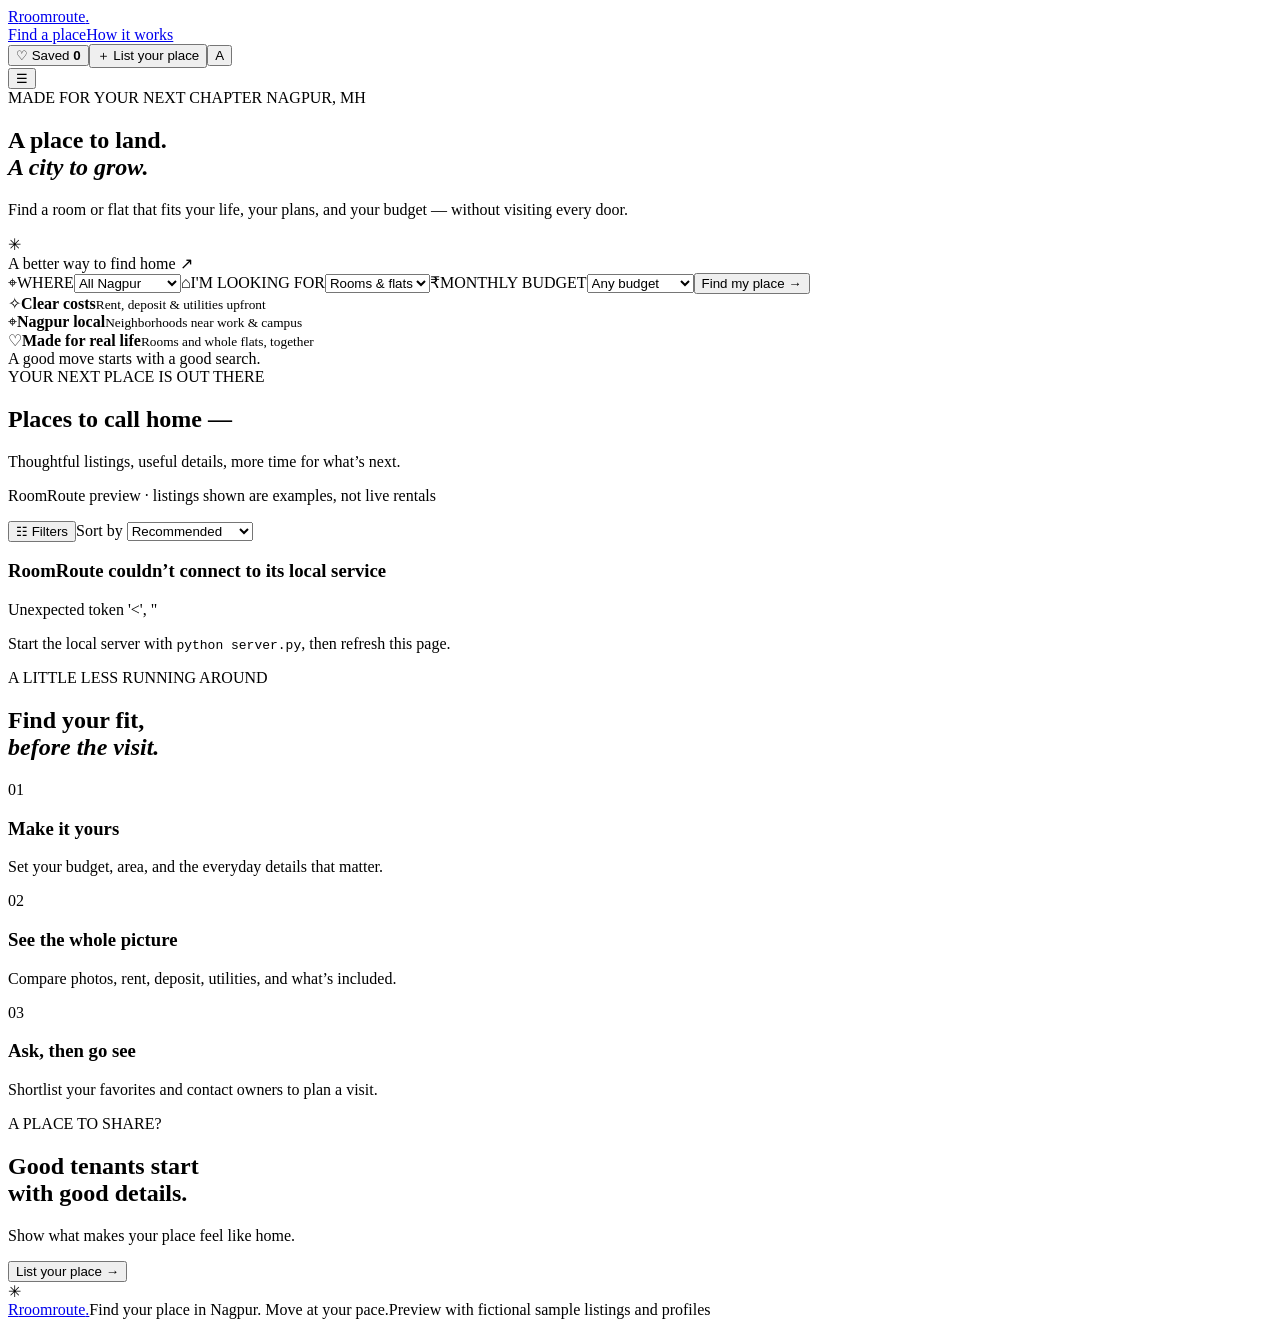
==== index.html @ 1652dff9 "Add RoomRoute preview project" ====
<!doctype html>
<html lang="en">
  <head>
    <meta charset="UTF-8" />
    <meta name="viewport" content="width=device-width, initial-scale=1.0" />
    <meta name="theme-color" content="#f6f7f2" />
    <meta name="description" content="Find a room or flat in Nagpur with clear costs, real details, and less door-to-door searching." />
    <title>RoomRoute — Find your place in Nagpur</title>
    <link rel="preconnect" href="https://fonts.googleapis.com" />
    <link rel="preconnect" href="https://fonts.gstatic.com" crossorigin />
    <link href="https://fonts.googleapis.com/css2?family=DM+Sans:wght@400;500;600;700&family=Manrope:wght@500;600;700;800&display=swap" rel="stylesheet" />
    <link rel="stylesheet" href="styles.css?v=20261017c" />
  </head>
  <body>
    <header class="topbar">
      <a class="brand" href="#" aria-label="RoomRoute home"><span class="brand-icon">R</span><span>roomroute<span class="brand-dot">.</span></span></a>
      <nav class="main-nav" aria-label="Main navigation"><a class="nav-link active" href="#homes">Find a place</a><a class="nav-link" href="#how">How it works</a></nav>
      <div class="top-actions"><button class="saved-link" id="savedToggle"><span>♡</span> Saved <b id="savedCount">0</b></button><button class="owner-button" id="ownerMode"><span class="owner-plus">＋</span> List your place</button><button class="avatar" id="avatarButton" aria-label="Sign in or create an account">A</button></div>
      <button class="mobile-menu" id="mobileMenu" aria-label="Open menu">☰</button>
    </header>
    <main>
      <section class="hero" id="homes">
        <div class="hero-copy"><div class="eyebrow"><span class="live-dot"></span> MADE FOR YOUR NEXT CHAPTER <span class="city-pill">NAGPUR, MH</span></div><h1>A place to land.<br /><em>A city to grow.</em></h1><p>Find a room or flat that fits your life, your plans, and your budget — without visiting every door.</p></div>
        <div class="hero-art" aria-hidden="true"><div class="sun"></div><div class="building building-back"></div><div class="building building-front"><i></i><i></i><i></i><i></i><i></i><i></i></div><div class="plant">✳</div><div class="art-label">A better way to find home <span>↗</span></div></div>
        <div class="search-panel"><label class="search-field location-field"><span class="field-icon">⌖</span><span class="field-label">WHERE</span><select id="areaFilter" aria-label="Choose Nagpur area"><option value="">All Nagpur</option></select></label><label class="search-field"><span class="field-icon">⌂</span><span class="field-label">I'M LOOKING FOR</span><select id="typeFilter" aria-label="Property type"><option value="">Rooms & flats</option><option value="Private room">Private room</option><option value="Shared room">Shared room</option><option value="1 BHK flat">1 BHK flat</option><option value="2 BHK flat">2 BHK flat</option></select></label><label class="search-field budget-field"><span class="field-icon">₹</span><span class="field-label">MONTHLY BUDGET</span><select id="budgetFilter" aria-label="Maximum monthly budget"><option value="">Any budget</option><option value="8000">Up to ₹8,000</option><option value="12000">Up to ₹12,000</option><option value="18000">Up to ₹18,000</option><option value="25000">Up to ₹25,000</option></select></label><button class="search-button" id="searchButton">Find my place <span>→</span></button></div>
      </section>
      <section class="trust-strip"><div><span class="trust-icon">✧</span><span><b>Clear costs</b><small>Rent, deposit & utilities upfront</small></span></div><div><span class="trust-icon">⌖</span><span><b>Nagpur local</b><small>Neighborhoods near work & campus</small></span></div><div><span class="trust-icon">♡</span><span><b>Made for real life</b><small>Rooms and whole flats, together</small></span></div><div class="trust-note">A good move starts with a good search.</div></section>
      <section class="listing-section" id="listingSection"><div class="section-heading"><div><div class="eyebrow small-eyebrow">YOUR NEXT PLACE IS OUT THERE</div><h2 id="resultsTitle">Places to call home <span class="count-pill" id="resultCount">50</span></h2><p>Thoughtful listings, useful details, more time for what’s next.</p><p class="preview-label">RoomRoute preview · listings shown are examples, not live rentals</p></div><div class="sort-wrap"><button class="filter-button" id="filterToggle">☷ <span>Filters</span><b id="filterBadge" hidden>0</b></button><label class="sort-select">Sort by <select id="sortFilter"><option value="recommended">Recommended</option><option value="rent-low">Rent: low to high</option><option value="rent-high">Rent: high to low</option><option value="newest">Recently updated</option></select></label></div></div>
        <div class="filter-drawer" id="filterDrawer" hidden><label>Room setup<select id="setupFilter"><option value="">Any setup</option><option>Private</option><option>Shared</option></select></label><label>Furnishing<select id="furnishFilter"><option value="">Any</option><option>Fully furnished</option><option>Semi furnished</option><option>Unfurnished</option></select></label><label>Parking<select id="parkingFilter"><option value="">Any</option><option value="yes">Parking available</option></select></label><label>Utilities<select id="utilityFilter"><option value="">Any</option><option value="included">Electricity included</option><option value="separate">Separate electricity bill</option></select></label><button id="clearFilters" class="clear-button">Clear all</button></div>
        <div class="active-filters" id="activeFilters"></div><div class="listing-grid" id="listingGrid" aria-live="polite"></div><div class="empty-state" id="emptyState" hidden><span>⌂</span><h3>No places match just yet</h3><p>Try widening your budget or clearing a filter.</p><button class="text-button" id="emptyClear">Clear all filters →</button></div><button class="load-more" id="loadMore">Explore more places <span>↓</span></button>
      </section>
      <section class="how-section" id="how"><div><div class="eyebrow small-eyebrow">A LITTLE LESS RUNNING AROUND</div><h2>Find your fit,<br /><em>before the visit.</em></h2></div><div class="how-steps"><article><span>01</span><h3>Make it yours</h3><p>Set your budget, area, and the everyday details that matter.</p></article><article><span>02</span><h3>See the whole picture</h3><p>Compare photos, rent, deposit, utilities, and what’s included.</p></article><article><span>03</span><h3>Ask, then go see</h3><p>Shortlist your favorites and contact owners to plan a visit.</p></article></div></section>
      <section class="owner-cta"><div><div class="eyebrow small-eyebrow">A PLACE TO SHARE?</div><h2>Good tenants start<br />with good details.</h2><p>Show what makes your place feel like home.</p></div><button class="owner-button large" id="ownerCta">List your place <span>→</span></button><div class="cta-spark">✳</div></section>
    </main>
    <footer><a class="brand" href="#"><span class="brand-icon">R</span><span>roomroute<span class="brand-dot">.</span></span></a><span>Find your place in Nagpur. Move at your pace.</span><span class="demo-disclaimer">Preview with fictional sample listings and profiles</span></footer>
    <div class="toast" id="toast" role="status" aria-live="polite"></div>
    <div class="modal-backdrop" id="modalBackdrop" hidden><section class="modal" role="dialog" aria-modal="true" aria-labelledby="modalTitle"><button class="modal-close" id="modalClose" aria-label="Close">×</button><div id="modalContent"></div></section></div>
    <script src="app.js?v=20261017c"></script>
  </body>
</html>
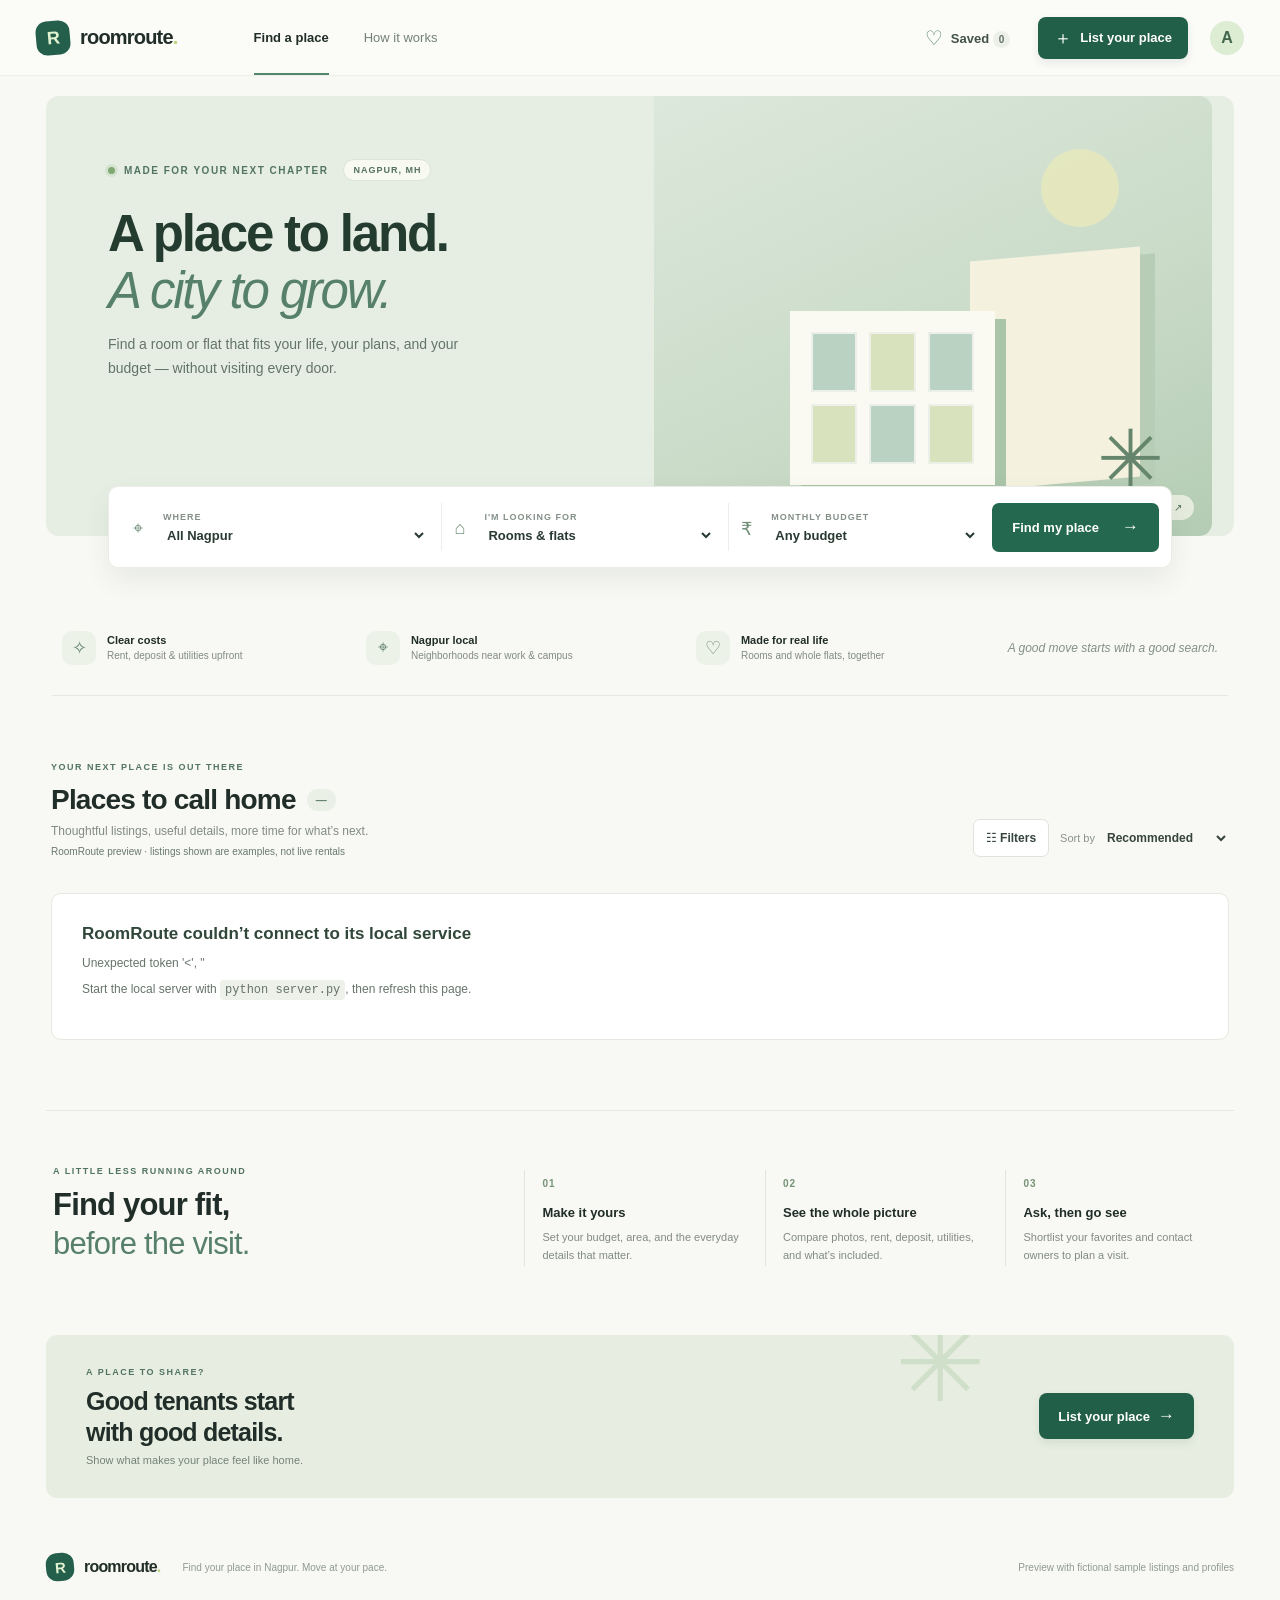
==== commit c7d63219: "Harden preview and document launch gates" ====
--- a/index.html
+++ b/index.html
@@ -4,7 +4,7 @@
     <meta charset="UTF-8" />
     <meta name="viewport" content="width=device-width, initial-scale=1.0" />
     <meta name="theme-color" content="#f6f7f2" />
-    <meta name="description" content="Find a room or flat in Nagpur with clear costs, real details, and less door-to-door searching." />
+    <meta name="description" content="Compare example rooms and flats in Nagpur by budget, area, utilities, and furnishing." />
     <title>RoomRoute — Find your place in Nagpur</title>
     <link rel="preconnect" href="https://fonts.googleapis.com" />
     <link rel="preconnect" href="https://fonts.gstatic.com" crossorigin />
--- a/styles.css
+++ b/styles.css
@@ -0,0 +1,8 @@
+:root{font-family:"DM Sans",sans-serif;color:#202d28;background:#f8f8f4;font-synthesis:none;text-rendering:optimizeLegibility;font-optical-sizing:auto;font-weight:400;--ink:#202d28;--muted:#78827d;--line:#e6e8e1;--green:#246d52;--green-dark:#194f3e;--cream:#f8f8f4;--white:#fff;--lime:#d1ed8d;--shadow:0 8px 24px #1b34200b}*{box-sizing:border-box}body{margin:0;min-width:360px}button,input,select,textarea{font:inherit}button{cursor:pointer}button:focus-visible,a:focus-visible,select:focus-visible,input:focus-visible,textarea:focus-visible{outline:3px solid #a4cf80;outline-offset:2px}.topbar{height:76px;padding:0 max(calc((100vw - 1260px)/2),36px);display:flex;align-items:center;gap:76px;background:#fbfbf8;border-bottom:1px solid #eeefe9;position:relative;z-index:4}.brand{display:flex;align-items:center;gap:10px;color:var(--ink);font:800 20px Manrope,sans-serif;letter-spacing:-.8px;text-decoration:none;white-space:nowrap}.brand-icon{width:34px;height:34px;display:grid;place-items:center;background:#245f4b;color:#e1f2d1;border-radius:11px;font:700 18px Manrope,sans-serif;transform:rotate(-5deg)}.brand-dot{color:#bbd67f}.main-nav{display:flex;align-items:center;gap:35px;height:100%;flex:1}.nav-link{height:100%;display:flex;align-items:center;text-decoration:none;color:#738079;font-size:13px;position:relative}.nav-link.active{color:var(--ink);font-weight:700}.nav-link.active:after{content:"";position:absolute;bottom:0;left:0;right:0;height:2px;background:#53866b}.top-actions{display:flex;align-items:center;gap:22px}.saved-link{border:0;background:none;color:#42514a;font-size:13px;font-weight:600}.saved-link span{font-size:20px;vertical-align:-2px;margin-right:4px;color:#56816c}.saved-link b{font-size:10px;color:#62716a;background:#edf0e8;padding:3px 6px;border-radius:10px}.owner-button{height:42px;padding:0 16px;border:0;border-radius:8px;background:#225f49;color:white;font-weight:600;font-size:13px;display:inline-flex;align-items:center;gap:8px;box-shadow:0 4px 9px #1c4c3b18}.owner-button:hover,.search-button:hover{background:#174d3a;transform:translateY(-1px)}.owner-plus{font-size:18px;font-weight:400}.avatar{height:34px;width:34px;border-radius:50%;border:0;background:#dcedd3;color:#42664d;font-weight:700}.mobile-menu{display:none;border:0;background:none;font-size:22px;color:#40524a}main{max-width:1260px;margin:0 auto;padding:0 36px}.hero{min-height:440px;margin-top:20px;border-radius:13px;position:relative;overflow:visible;background:#e6eee3;padding:63px 62px 106px;display:flex;align-items:flex-start}.hero-copy{position:relative;z-index:2;max-width:530px}.eyebrow{font-size:10px;letter-spacing:1.5px;font-weight:700;color:#527461;display:flex;gap:9px;align-items:center}.live-dot{width:7px;height:7px;background:#81a873;border-radius:50%;box-shadow:0 0 0 3px #d5e4d1}.city-pill{font-size:9px;color:#55715e;background:#f8faf1;border:1px solid #d9e5d5;border-radius:20px;padding:5px 9px;letter-spacing:1px;margin-left:6px}.hero h1{font:700 51px/1.12 Manrope,sans-serif;letter-spacing:-2.2px;margin:24px 0 14px;color:#243b30}.hero h1 em,.how-section h2 em{font-weight:500;color:#56806a}.hero-copy>p{font-size:14px;line-height:1.7;color:#64736a;max-width:395px;margin:0}.hero-art{position:absolute;right:22px;top:0;bottom:0;width:47%;overflow:hidden;border-radius:0 13px 13px 0;background:linear-gradient(155deg,#dce8db 0%,#cadbc8 58%,#b4ccb4 100%)}.sun{position:absolute;right:93px;top:53px;width:78px;height:78px;border-radius:50%;background:#e6e9bd;opacity:.92}.building{position:absolute;bottom:52px;background:#fbfaf1;box-shadow:15px 8px 0 #b7cdb6}.building-back{right:72px;width:170px;height:230px;background:#f4f1df;transform:skewY(-5deg)}.building-front{right:217px;width:205px;height:174px;bottom:51px;background:#faf9f2;box-shadow:11px 8px 0 #aac4aa;display:grid;grid-template-columns:repeat(3,1fr);gap:12px;padding:21px}.building-front i{background:#b9d2c1;border-radius:3px;box-shadow:inset 0 0 0 2px #ecf0e8}.building-front i:nth-child(2n){background:#d8e2bd}.plant{position:absolute;right:48px;bottom:36px;font-size:80px;color:#65866c;line-height:1}.art-label{position:absolute;bottom:16px;right:18px;font-size:10px;color:#526b56;background:#f7f7ecbb;border-radius:20px;padding:7px 12px}.art-label span{margin-left:10px}.search-panel{position:absolute;bottom:-32px;left:62px;right:62px;z-index:3;min-height:82px;background:white;border:1px solid #ebede7;border-radius:10px;box-shadow:0 12px 26px #40574815;display:flex;align-items:center;padding:10px 12px}.search-field{position:relative;display:flex;flex-direction:column;gap:5px;padding:9px 14px 7px 42px;flex:1;border-right:1px solid #eceee9;min-width:140px}.location-field{flex:1.15}.budget-field{flex:.9;border:0}.field-icon{position:absolute;left:12px;top:15px;font-size:18px;color:#719079}.field-label{font-size:9px;letter-spacing:1px;color:#859089;font-weight:700}.search-field select{border:0;outline:0;background:white;color:#283a31;font-weight:600;font-size:13px;padding:0;max-width:100%;cursor:pointer}.search-button{min-height:49px;padding:0 20px;border:0;border-radius:7px;background:#24694f;color:white;font-size:13px;font-weight:700;display:inline-flex;align-items:center;justify-content:center;gap:23px;transition:.16s}.search-button span{font-size:17px}.trust-strip{margin:78px 6px 0;min-height:82px;display:flex;align-items:center;justify-content:space-between;gap:18px;border-bottom:1px solid var(--line);padding:0 10px 14px}.trust-strip>div:not(.trust-note){display:flex;align-items:center;gap:11px}.trust-icon{height:34px;width:34px;border-radius:10px;background:#edf2e9;display:grid;place-items:center;color:#64866d;font-size:18px}.trust-strip b,.trust-strip small{display:block}.trust-strip b{font-size:11px;margin-bottom:4px}.trust-strip small{font-size:10px;color:#828a84}.trust-note{font:500 12px Manrope,sans-serif;color:#829087;font-style:italic}.listing-section{padding:66px 5px 70px}.section-heading{display:flex;align-items:flex-end;justify-content:space-between;margin-bottom:23px}.small-eyebrow{font-size:9px;letter-spacing:1.5px}.section-heading h2,.how-section h2,.owner-cta h2{font:700 28px/1.25 Manrope,sans-serif;letter-spacing:-.8px;margin:10px 0 7px}.section-heading h2{display:flex;align-items:center;gap:11px}.count-pill{font:600 11px "DM Sans",sans-serif;letter-spacing:0;color:#63816d;background:#eaf0e6;border-radius:20px;padding:5px 9px}.section-heading p{color:#838b85;font-size:12px;margin:0}.sort-wrap{display:flex;align-items:center;gap:11px}.filter-button{height:38px;border:1px solid #dfe3dc;border-radius:7px;background:#fff;color:#35443c;padding:0 12px;font-size:12px;font-weight:600}.filter-button>b{background:#eaf0e6;border-radius:50%;padding:2px 6px;margin-left:3px;color:#3c7253}.sort-select{font-size:11px;color:#8a928c}.sort-select select{border:0;background:transparent;color:#35443c;font-size:12px;font-weight:600;padding:5px}.filter-drawer{margin:-8px 0 20px;padding:16px;background:white;border:1px solid var(--line);border-radius:9px;display:flex;gap:16px;align-items:end;box-shadow:var(--shadow)}.filter-drawer[hidden]{display:none}.filter-drawer label{display:flex;flex-direction:column;gap:6px;color:#7c8780;font-size:10px;flex:1}.filter-drawer select{height:37px;background:white;border:1px solid #e4e8e0;border-radius:6px;padding:0 9px;color:#334139;font-size:11px}.clear-button{height:37px;border:0;background:#f3f5f0;color:#53705d;border-radius:6px;padding:0 12px;font-size:11px;font-weight:700}.active-filters{display:flex;gap:7px;margin:0 0 13px}.filter-chip{border:1px solid #e2e8dc;background:#f0f4ed;color:#53715d;border-radius:20px;padding:5px 9px;font-size:10px}.filter-chip span{font-size:14px;margin-left:5px}.listing-grid{display:grid;grid-template-columns:repeat(4,minmax(0,1fr));gap:22px 17px}.listing-card{position:relative;min-width:0;border-radius:9px;background:#fff;overflow:hidden;border:1px solid #e9ebe5;box-shadow:0 3px 12px #22332206;transition:transform .18s,box-shadow .18s}.listing-card:hover{transform:translateY(-3px);box-shadow:0 12px 26px #233c2b14}.photo-button{display:block;position:relative;border:0;padding:0;width:100%;height:176px;background:#e5e9e1;overflow:hidden}.photo-button img{width:100%;height:100%;object-fit:cover;display:block;transition:transform .3s}.listing-card:hover .photo-button img{transform:scale(1.025)}.photo-tag{position:absolute;left:10px;bottom:10px;background:#ffffffed;color:#35473c;font-size:9px;font-weight:700;border-radius:4px;padding:6px 8px}.heart-button{position:absolute;top:10px;right:10px;height:31px;width:31px;border-radius:50%;border:1px solid #ffffffa3;background:#ffffffed;color:#53685a;font-size:18px;line-height:1}.heart-button.is-saved{color:#ba5552}.card-content{width:100%;display:block;text-align:left;border:0;background:white;padding:12px 12px 13px;color:inherit}.card-title-row{display:flex;justify-content:space-between;gap:7px;align-items:flex-start}.card-title-row h3{font:700 12px/1.35 Manrope,sans-serif;margin:0;white-space:nowrap;overflow:hidden;text-overflow:ellipsis;max-width:80%}.rating{font-size:10px;color:#8d7438;white-space:nowrap}.card-location{font-size:10px;color:#818c84;margin:7px 0 9px}.card-location span{margin:0 3px;color:#bbc2ba}.feature-chips{display:flex;gap:5px;flex-wrap:wrap}.feature-chips span{font-size:9px;border-radius:4px;background:#f2f4ee;color:#627469;padding:5px 7px}.card-cost{display:flex;justify-content:space-between;align-items:center;border-top:1px solid #eef0ea;margin-top:10px;padding-top:10px;gap:3px}.card-cost strong{font:700 14px Manrope,sans-serif;white-space:nowrap}.card-cost small{font:400 9px "DM Sans",sans-serif;color:#828a84}.card-cost>span{font-size:8px;color:#77857b;text-align:right}.availability{font-size:9px;color:#819188;margin-top:8px}.empty-state{text-align:center;padding:48px 0;color:#758278}.empty-state>span{font-size:44px;color:#9ab39a}.empty-state h3{color:#35453b;font:700 19px Manrope,sans-serif;margin:9px 0}.empty-state p{font-size:12px}.text-button{border:0;background:none;color:#326a50;font-size:11px;font-weight:700;padding:7px}.load-more{display:block;margin:28px auto 0;height:42px;padding:0 17px;border-radius:6px;border:1px solid #d9e2d9;background:#fff;color:#3f6b50;font-size:11px;font-weight:700}.load-more span{margin-left:12px}.load-more[hidden]{display:none}.how-section{border-top:1px solid var(--line);padding:55px 7px 64px;display:grid;grid-template-columns:.8fr 1.4fr;gap:70px;align-items:center}.how-section h2{font-size:31px}.how-section h2 em{font-style:normal}.how-steps{display:grid;grid-template-columns:repeat(3,1fr);gap:19px}.how-steps article{border-left:1px solid #dfe5dc;padding:3px 0 2px 17px}.how-steps article>span{color:#769376;font-size:10px;font-weight:700;letter-spacing:1px}.how-steps h3{font:700 13px Manrope,sans-serif;margin:14px 0 8px}.how-steps p{color:#828b84;font-size:11px;line-height:1.65;margin:0}.owner-cta{position:relative;overflow:hidden;border-radius:11px;background:#e7eee1;padding:32px 40px;display:flex;align-items:center;justify-content:space-between;margin-bottom:55px}.owner-cta h2{font-size:25px;margin:9px 0 6px}.owner-cta p{font-size:11px;color:#748277;margin:0}.owner-button.large{height:46px;padding:0 19px}.owner-button.large span{font-size:17px}.cta-spark{position:absolute;right:248px;top:-34px;font-size:108px;color:#d0dfca;pointer-events:none}footer{max-width:1260px;margin:auto;padding:0 36px 25px;display:flex;align-items:center;gap:22px;color:#919a93;font-size:10px}footer .brand{font-size:16px}footer .brand-icon{width:28px;height:28px;font-size:15px}.demo-disclaimer{margin-left:auto}.toast{position:fixed;z-index:20;bottom:25px;left:50%;transform:translate(-50%,15px);opacity:0;pointer-events:none;background:#263e32;color:white;padding:12px 18px;border-radius:8px;font-size:12px;box-shadow:0 9px 30px #13271c33;transition:.2s}.toast.show{transform:translate(-50%,0);opacity:1}.modal-backdrop{position:fixed;z-index:15;inset:0;background:#19251fcc;display:grid;place-items:center;padding:24px}.modal-backdrop[hidden]{display:none}.modal{width:min(790px,100%);max-height:min(90vh,900px);overflow:auto;border-radius:12px;background:white;position:relative;box-shadow:0 24px 75px #111c1880}.modal-close{position:sticky;z-index:2;top:12px;float:right;margin:12px 12px -46px 0;border:0;background:#ffffffef;width:34px;height:34px;border-radius:50%;font-size:24px;color:#34463b;box-shadow:0 2px 10px #0002}.detail-gallery{height:250px;display:grid;grid-template-columns:1.5fr 1fr;gap:4px;background:#edf0e9}.detail-gallery img{width:100%;height:250px;object-fit:cover}.detail-gallery img:nth-child(2){height:250px}.detail-body{padding:26px 34px 30px}.detail-eyebrow{font-size:9px;font-weight:700;letter-spacing:1.3px;color:#66836d}.detail-eyebrow span{margin:0 6px}.detail-body h2,.dashboard-head h2{font:700 26px/1.25 Manrope,sans-serif;margin:9px 0 7px;letter-spacing:-.7px}.detail-summary,.dashboard-head p{font-size:12px;color:#77827a;line-height:1.6;margin:0 0 18px}.detail-price{font:700 21px Manrope,sans-serif;color:#2e654b;padding:13px 0;border-block:1px solid #edf0ea}.detail-price small{font:400 11px "DM Sans",sans-serif;color:#829087}.detail-price>span{float:right;font:500 12px "DM Sans",sans-serif;color:#57675d;padding-top:7px}.detail-facts{display:grid;grid-template-columns:repeat(4,1fr);gap:13px;padding:17px 0;border-bottom:1px solid #edf0ea}.detail-facts small,.owner-stats small{display:block;font-size:8px;letter-spacing:.7px;color:#929b94;margin-bottom:7px}.detail-facts b{display:block;font-size:11px}.amenity-heading{font:700 13px Manrope,sans-serif;margin:19px 0 11px}.amenity-list{display:flex;gap:8px;flex-wrap:wrap}.amenity-list span{font-size:10px;color:#55705c;background:#f1f5ee;border-radius:5px;padding:7px 9px}.owner-card{margin-top:20px;padding:12px;border:1px solid #ecefe9;border-radius:8px;display:flex;align-items:center;gap:10px}.owner-avatar{width:35px;height:35px;border-radius:50%;display:grid;place-items:center;background:#e8f0e5;color:#4b7457;font-weight:700}.owner-card b,.owner-card small{display:block}.owner-card b{font-size:11px}.owner-card small{font-size:9px;color:#8b948e;margin-top:3px}.demo-verified{margin-left:auto;color:#64836b;font-size:9px}.location-note{font-size:11px;color:#576b5e;margin:17px 0 5px}.location-note span{display:block;font-size:9px;color:#8b938c;margin:5px 0 0 17px}.inquiry-form{display:flex;flex-direction:column;gap:9px;margin-top:16px}.inquiry-form label{font-size:11px;font-weight:700;color:#46574b}.inquiry-form textarea,.inquiry-form input,.inquiry-form select{width:100%;border:1px solid #dfe5dc;border-radius:6px;padding:10px;font-size:11px;color:#35453b;background:#fff}.inquiry-form textarea{min-height:66px;resize:vertical}.inquiry-form .search-button{align-self:flex-start}.demo-note{font-size:9px;color:#999f99;line-height:1.5;margin:13px 0 0}.dashboard-head{padding:35px 32px 10px}.owner-stats{display:grid;grid-template-columns:repeat(3,1fr);gap:10px;padding:13px 32px 21px}.owner-stats>div{background:#f4f6f1;border-radius:8px;padding:15px}.owner-stats b{display:block;font:700 24px Manrope,sans-serif;color:#285d45;margin-bottom:4px}.owner-stats span{font-size:9px;color:#818b83}.table-heading{display:flex;align-items:center;justify-content:space-between;padding:7px 32px}.table-heading h3{font:700 14px Manrope,sans-serif}.listing-table-wrap{padding:0 32px;overflow-x:auto}.listing-table-wrap table{border-collapse:collapse;width:100%;font-size:10px;text-align:left}.listing-table-wrap th{font-size:8px;letter-spacing:.7px;color:#89948b;padding:10px;border-block:1px solid #edf0ea}.listing-table-wrap td{padding:12px 10px;border-bottom:1px solid #f0f2ee;white-space:nowrap}.listing-table-wrap td:first-child{white-space:normal}.listing-table-wrap td b,.listing-table-wrap td small{display:block}.listing-table-wrap td small{font-size:9px;color:#879187;margin-top:4px}.status-dot{color:#6a9b72}.modal>.demo-note{padding:0 32px 28px}.modal .form-columns{display:grid;grid-template-columns:1fr 1fr;gap:10px}.modal #newListingForm{padding:0 32px 6px}.modal #newListingForm label{display:flex;flex-direction:column;gap:6px}.modal #newListingForm .search-button{margin-top:4px}body.modal-open{overflow:hidden}
+@media(max-width:1050px){.topbar{gap:38px;padding:0 25px}main{padding:0 25px}.hero{padding-left:42px}.search-panel{left:42px;right:42px}.listing-grid{grid-template-columns:repeat(3,minmax(0,1fr))}.hero-art{width:48%}.trust-note{display:none}.how-section{gap:35px}.building-front{right:165px}.building-back{right:35px}}
+@media(max-width:760px){.topbar{height:64px;padding:0 17px;justify-content:space-between;gap:8px}.main-nav{display:none}.top-actions{gap:12px}.top-actions .owner-button{display:none}.avatar{display:none}.saved-link{font-size:0}.saved-link span{font-size:21px}.saved-link b{font-size:9px}.mobile-menu{display:block}.top-actions.mobile-open{position:absolute;right:12px;top:57px;padding:13px;background:white;border:1px solid var(--line);border-radius:8px;box-shadow:var(--shadow)}.top-actions.mobile-open .owner-button,.top-actions.mobile-open .avatar{display:inline-flex}.top-actions.mobile-open .avatar{align-items:center;justify-content:center}main{padding:0 15px}.hero{margin-top:12px;min-height:590px;padding:38px 26px 0;display:block;overflow:hidden}.hero h1{font-size:39px;margin:19px 0 10px}.hero-copy>p{font-size:12px;max-width:310px}.hero-art{top:235px;left:0;bottom:0;width:100%;height:280px;border-radius:0}.sun{right:52px;top:25px;width:58px;height:58px}.building-front{height:125px;width:153px;right:145px;bottom:33px;padding:14px;gap:8px}.building-back{height:170px;width:130px;right:30px;bottom:33px}.plant{right:16px;bottom:15px;font-size:54px}.art-label{bottom:8px;right:9px;font-size:8px}.search-panel{left:13px;right:13px;bottom:12px;min-height:unset;display:grid;grid-template-columns:1fr 1fr;gap:0;padding:7px}.search-field{min-width:0;padding:8px 5px 8px 31px;border-right:0;border-bottom:1px solid #edf0ea}.location-field{border-right:1px solid #edf0ea}.budget-field{border-left:1px solid #edf0ea}.field-icon{left:7px;top:13px;font-size:15px}.field-label{font-size:8px}.search-field select{font-size:10px;max-width:100%}.search-button{grid-column:1/3;margin-top:6px;min-height:40px;font-size:11px}.trust-strip{margin:19px 0 0;padding:12px 3px;display:grid;grid-template-columns:1fr 1fr;gap:14px;border-bottom:1px solid var(--line)}.trust-icon{height:30px;width:30px}.trust-strip b{font-size:10px}.trust-strip small{font-size:8px}.listing-section{padding:42px 0 50px}.section-heading{align-items:flex-start;gap:12px;flex-direction:column}.section-heading h2{font-size:23px}.section-heading p{font-size:10px}.sort-wrap{width:100%;justify-content:space-between}.sort-select{font-size:10px}.sort-select select{font-size:10px}.filter-drawer{display:grid;grid-template-columns:1fr 1fr;gap:10px}.filter-drawer[hidden]{display:none}.listing-grid{grid-template-columns:repeat(2,minmax(0,1fr));gap:12px 9px}.photo-button{height:140px}.card-content{padding:10px 9px}.card-title-row h3{font-size:10px}.rating{font-size:9px}.card-location{font-size:9px}.feature-chips span{font-size:8px;padding:4px 5px}.card-cost{align-items:flex-start;flex-direction:column}.card-cost strong{font-size:12px}.card-cost>span{text-align:left}.availability{font-size:8px}.how-section{padding:39px 2px;display:block}.how-section h2{font-size:27px}.how-steps{margin-top:24px;grid-template-columns:1fr;gap:17px}.how-steps article{padding-left:13px}.how-steps h3{margin:6px 0}.owner-cta{padding:24px 20px;display:block}.owner-cta h2{font-size:22px}.owner-button.large{margin-top:17px}.cta-spark{right:28px;font-size:74px}.owner-cta .large{position:relative;z-index:1}footer{padding:0 17px 20px;flex-wrap:wrap;gap:8px 14px}footer .brand{font-size:14px}footer .brand-icon{height:25px;width:25px}.demo-disclaimer{margin-left:0;width:100%}.modal-backdrop{padding:10px}.modal{max-height:95vh}.detail-gallery{height:180px}.detail-gallery img,.detail-gallery img:nth-child(2){height:180px}.detail-body{padding:20px}.detail-body h2{font-size:21px}.detail-facts{grid-template-columns:1fr 1fr;row-gap:15px}.detail-price{font-size:18px}.detail-price>span{font-size:10px}.owner-stats{padding:10px 16px;gap:6px}.owner-stats>div{padding:11px 8px}.owner-stats small{font-size:7px}.owner-stats b{font-size:20px}.owner-stats span{font-size:8px}.dashboard-head{padding:30px 18px 8px}.table-heading{padding:5px 17px}.listing-table-wrap{padding:0 13px}.modal>.demo-note{padding:0 17px 20px}.modal #newListingForm{padding:0 18px 6px}}
+@media(prefers-reduced-motion:reduce){*,*::before,*::after{scroll-behavior:auto!important;transition:none!important}}
+.preview-label{margin-top:8px!important;font-size:10px!important;color:#68796f!important}
+.loading-state,.server-error{grid-column:1/-1;border:1px solid #e4e9e1;background:white;border-radius:10px;padding:30px;color:#66746a;font-size:13px}.server-error h3{margin:0 0 8px;color:#31473a;font:700 17px Manrope,sans-serif}.server-error p{font-size:12px}.server-error code{background:#edf1e9;padding:3px 5px;border-radius:4px}.inbox-list{padding:0 32px 14px}.inbox-item{display:flex;align-items:flex-start;gap:10px;padding:11px 0;border-bottom:1px solid #edf0ea}.inbox-item>div{min-width:0;flex:1}.inbox-item b{font-size:10px}.inbox-item p{font-size:10px;color:#66746a;margin:5px 0;overflow-wrap:anywhere}.inbox-item small,.inbox-status,.sample-caption{font-size:8px;color:#8b948d}.inbox-status{background:#edf3e9;border-radius:10px;padding:4px 7px}.inbox-empty{font-size:10px;color:#88928a;background:#f7f8f5;border-radius:7px;padding:17px}.sample-caption{font-size:9px}.modal .inbox-list{padding:0 32px 15px}
+.auth-tabs{display:flex;border-bottom:1px solid #e9eee8;margin:0 32px}.auth-tab{flex:1;background:none;border:0;padding:12px 8px;color:#87918a;font-size:11px;font-weight:600;border-bottom:2px solid transparent}.auth-tab.active{color:#2c694f;border-bottom-color:#57876a}.auth-form{padding:10px 32px 27px}.auth-form label{display:flex;flex-direction:column;gap:6px}.auth-form input,.auth-form select{width:100%;height:39px;border:1px solid #dfe5dc;border-radius:6px;padding:0 10px;font-size:11px;color:#35453b;background:white}.auth-hint{font-size:9px;color:#89938b;line-height:1.55;margin:1px 0 0}.auth-error{min-height:16px;color:#a3463f;font-size:10px;margin:0}.auth-form [hidden]{display:none!important}.account-actions{padding:0 32px 28px}.signout-button{height:39px;padding:0 15px;border:1px solid #dce5db;background:#f7f9f5;border-radius:6px;color:#3c654b;font-size:11px;font-weight:700}
+
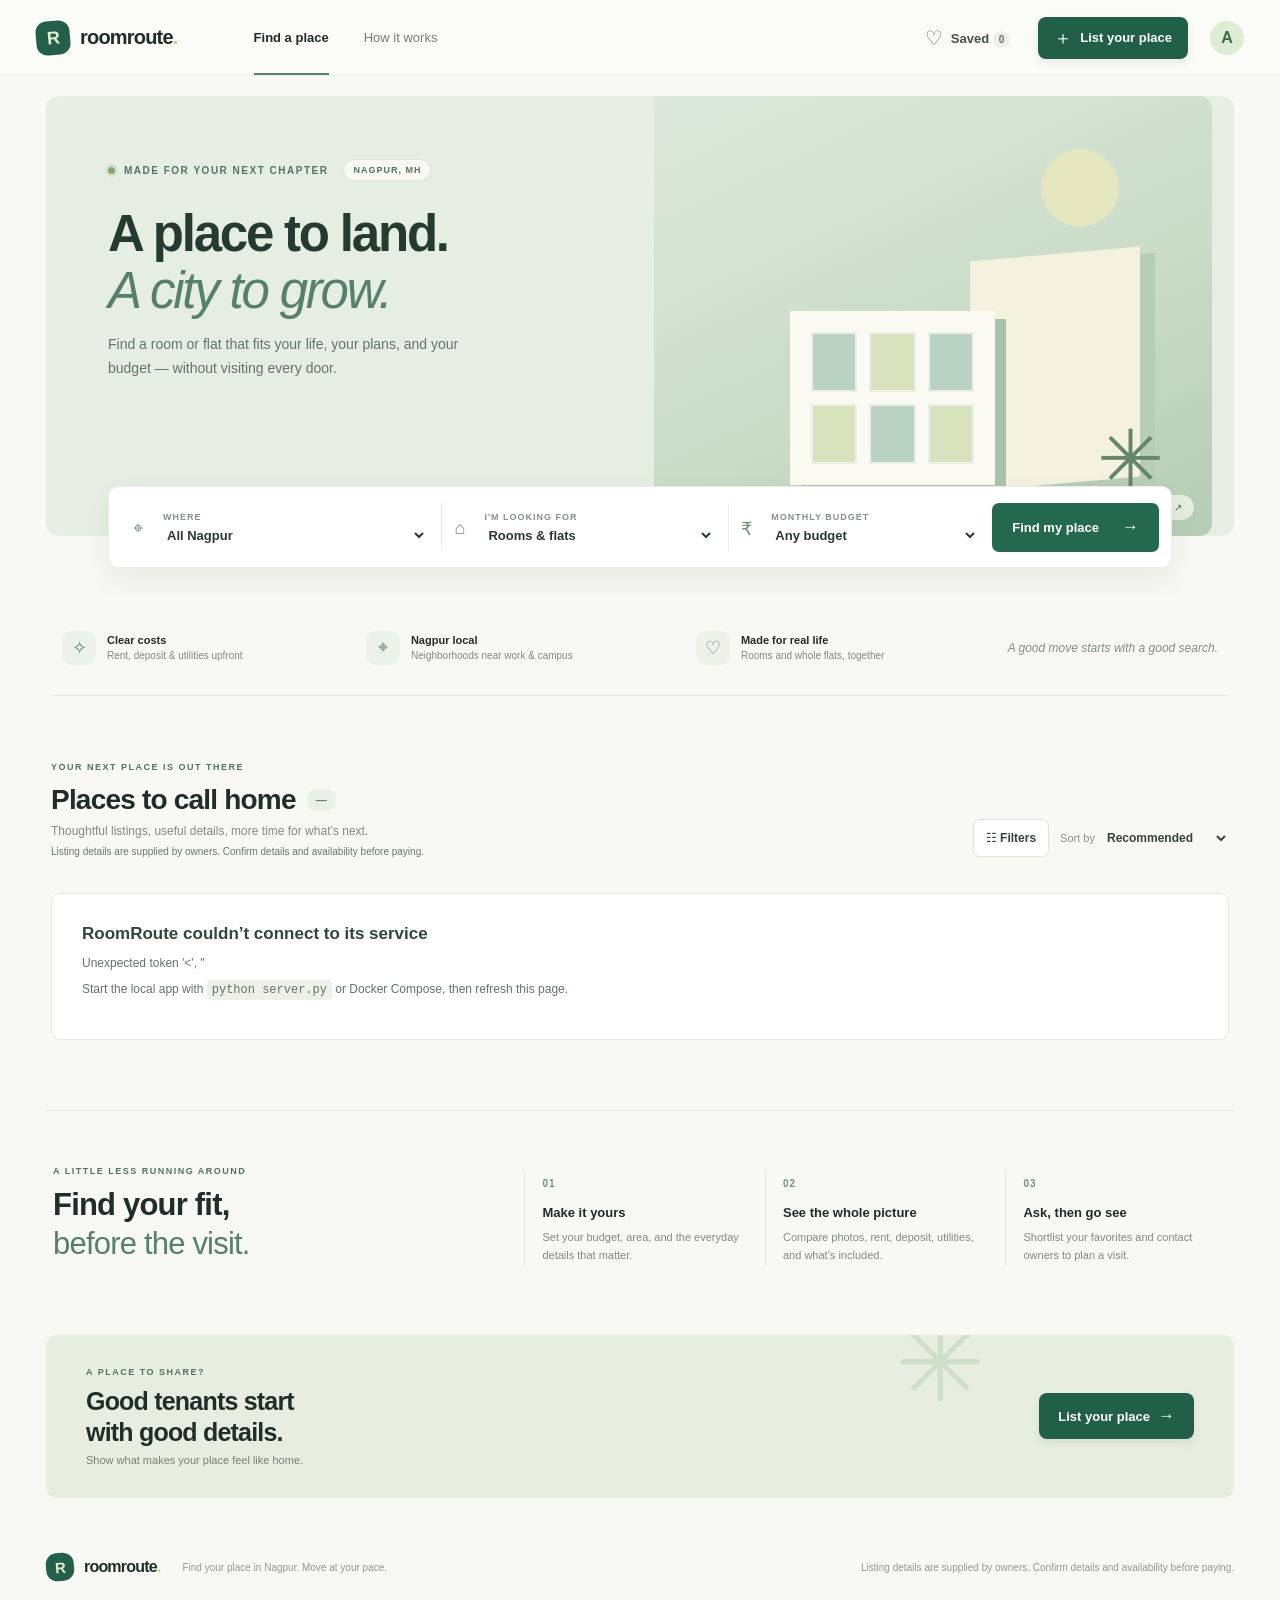
==== commit b4e32b48: "Add RoomRoute service readiness and protections" ====
--- a/index.html
+++ b/index.html
@@ -25,17 +25,17 @@
         <div class="search-panel"><label class="search-field location-field"><span class="field-icon">⌖</span><span class="field-label">WHERE</span><select id="areaFilter" aria-label="Choose Nagpur area"><option value="">All Nagpur</option></select></label><label class="search-field"><span class="field-icon">⌂</span><span class="field-label">I'M LOOKING FOR</span><select id="typeFilter" aria-label="Property type"><option value="">Rooms & flats</option><option value="Private room">Private room</option><option value="Shared room">Shared room</option><option value="1 BHK flat">1 BHK flat</option><option value="2 BHK flat">2 BHK flat</option></select></label><label class="search-field budget-field"><span class="field-icon">₹</span><span class="field-label">MONTHLY BUDGET</span><select id="budgetFilter" aria-label="Maximum monthly budget"><option value="">Any budget</option><option value="8000">Up to ₹8,000</option><option value="12000">Up to ₹12,000</option><option value="18000">Up to ₹18,000</option><option value="25000">Up to ₹25,000</option></select></label><button class="search-button" id="searchButton">Find my place <span>→</span></button></div>
       </section>
       <section class="trust-strip"><div><span class="trust-icon">✧</span><span><b>Clear costs</b><small>Rent, deposit & utilities upfront</small></span></div><div><span class="trust-icon">⌖</span><span><b>Nagpur local</b><small>Neighborhoods near work & campus</small></span></div><div><span class="trust-icon">♡</span><span><b>Made for real life</b><small>Rooms and whole flats, together</small></span></div><div class="trust-note">A good move starts with a good search.</div></section>
-      <section class="listing-section" id="listingSection"><div class="section-heading"><div><div class="eyebrow small-eyebrow">YOUR NEXT PLACE IS OUT THERE</div><h2 id="resultsTitle">Places to call home <span class="count-pill" id="resultCount">50</span></h2><p>Thoughtful listings, useful details, more time for what’s next.</p><p class="preview-label">RoomRoute preview · listings shown are examples, not live rentals</p></div><div class="sort-wrap"><button class="filter-button" id="filterToggle">☷ <span>Filters</span><b id="filterBadge" hidden>0</b></button><label class="sort-select">Sort by <select id="sortFilter"><option value="recommended">Recommended</option><option value="rent-low">Rent: low to high</option><option value="rent-high">Rent: high to low</option><option value="newest">Recently updated</option></select></label></div></div>
+      <section class="listing-section" id="listingSection"><div class="section-heading"><div><div class="eyebrow small-eyebrow">YOUR NEXT PLACE IS OUT THERE</div><h2 id="resultsTitle">Places to call home <span class="count-pill" id="resultCount">50</span></h2><p>Thoughtful listings, useful details, more time for what’s next.</p><p class="preview-label" id="inventoryNotice">Listing details are supplied by owners. Confirm details and availability before paying.</p></div><div class="sort-wrap"><button class="filter-button" id="filterToggle">☷ <span>Filters</span><b id="filterBadge" hidden>0</b></button><label class="sort-select">Sort by <select id="sortFilter"><option value="recommended">Recommended</option><option value="rent-low">Rent: low to high</option><option value="rent-high">Rent: high to low</option><option value="newest">Recently updated</option></select></label></div></div>
         <div class="filter-drawer" id="filterDrawer" hidden><label>Room setup<select id="setupFilter"><option value="">Any setup</option><option>Private</option><option>Shared</option></select></label><label>Furnishing<select id="furnishFilter"><option value="">Any</option><option>Fully furnished</option><option>Semi furnished</option><option>Unfurnished</option></select></label><label>Parking<select id="parkingFilter"><option value="">Any</option><option value="yes">Parking available</option></select></label><label>Utilities<select id="utilityFilter"><option value="">Any</option><option value="included">Electricity included</option><option value="separate">Separate electricity bill</option></select></label><button id="clearFilters" class="clear-button">Clear all</button></div>
         <div class="active-filters" id="activeFilters"></div><div class="listing-grid" id="listingGrid" aria-live="polite"></div><div class="empty-state" id="emptyState" hidden><span>⌂</span><h3>No places match just yet</h3><p>Try widening your budget or clearing a filter.</p><button class="text-button" id="emptyClear">Clear all filters →</button></div><button class="load-more" id="loadMore">Explore more places <span>↓</span></button>
       </section>
       <section class="how-section" id="how"><div><div class="eyebrow small-eyebrow">A LITTLE LESS RUNNING AROUND</div><h2>Find your fit,<br /><em>before the visit.</em></h2></div><div class="how-steps"><article><span>01</span><h3>Make it yours</h3><p>Set your budget, area, and the everyday details that matter.</p></article><article><span>02</span><h3>See the whole picture</h3><p>Compare photos, rent, deposit, utilities, and what’s included.</p></article><article><span>03</span><h3>Ask, then go see</h3><p>Shortlist your favorites and contact owners to plan a visit.</p></article></div></section>
       <section class="owner-cta"><div><div class="eyebrow small-eyebrow">A PLACE TO SHARE?</div><h2>Good tenants start<br />with good details.</h2><p>Show what makes your place feel like home.</p></div><button class="owner-button large" id="ownerCta">List your place <span>→</span></button><div class="cta-spark">✳</div></section>
     </main>
-    <footer><a class="brand" href="#"><span class="brand-icon">R</span><span>roomroute<span class="brand-dot">.</span></span></a><span>Find your place in Nagpur. Move at your pace.</span><span class="demo-disclaimer">Preview with fictional sample listings and profiles</span></footer>
+    <footer><a class="brand" href="#"><span class="brand-icon">R</span><span>roomroute<span class="brand-dot">.</span></span></a><span>Find your place in Nagpur. Move at your pace.</span><span class="demo-disclaimer" id="demoDisclaimer">Listing details are supplied by owners. Confirm details and availability before paying.</span></footer>
     <div class="toast" id="toast" role="status" aria-live="polite"></div>
     <div class="modal-backdrop" id="modalBackdrop" hidden><section class="modal" role="dialog" aria-modal="true" aria-labelledby="modalTitle"><button class="modal-close" id="modalClose" aria-label="Close">×</button><div id="modalContent"></div></section></div>
-    <script src="app.js?v=20261017c"></script>
+    <script src="app.js?v=20261017d"></script>
   </body>
 </html>
 
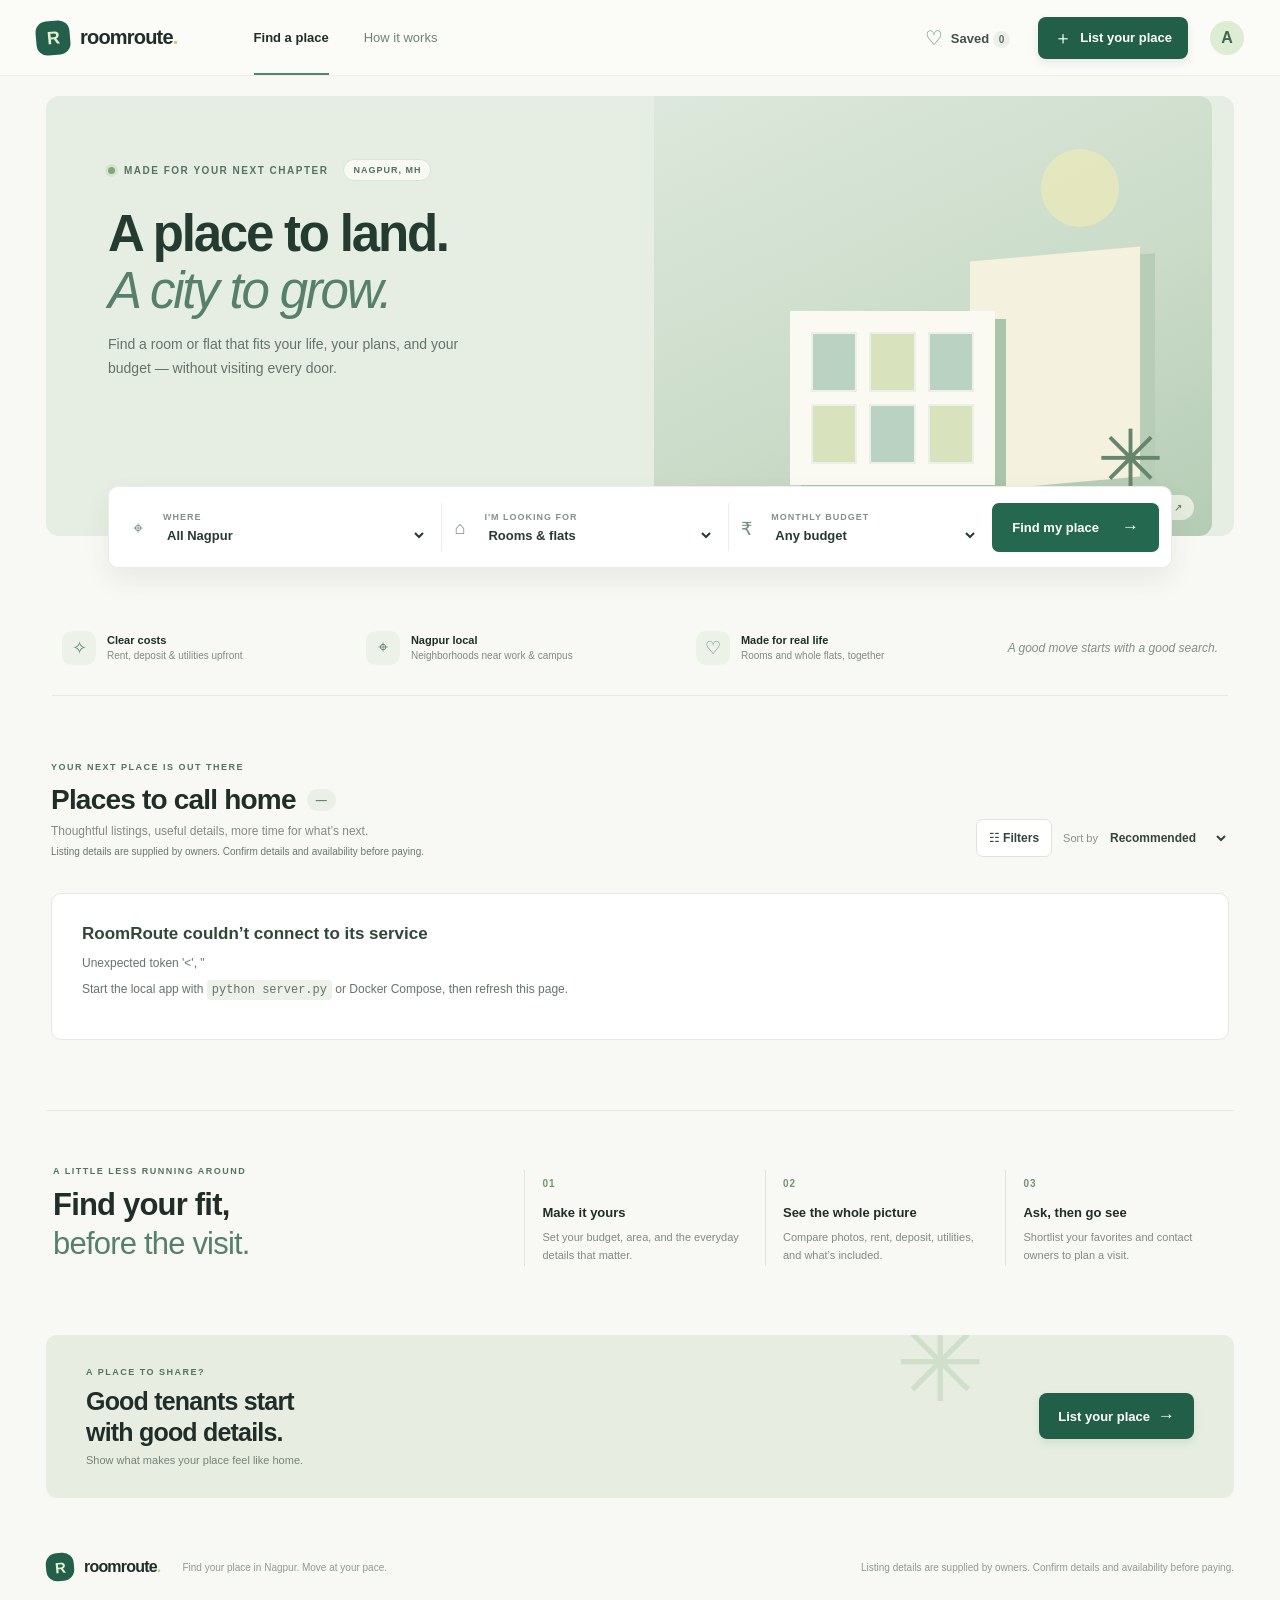
==== commit 49321d34: "Prepare RoomRoute readiness review and DBMS report" ====
--- a/index.html
+++ b/index.html
@@ -25,7 +25,7 @@
         <div class="search-panel"><label class="search-field location-field"><span class="field-icon">⌖</span><span class="field-label">WHERE</span><select id="areaFilter" aria-label="Choose Nagpur area"><option value="">All Nagpur</option></select></label><label class="search-field"><span class="field-icon">⌂</span><span class="field-label">I'M LOOKING FOR</span><select id="typeFilter" aria-label="Property type"><option value="">Rooms & flats</option><option value="Private room">Private room</option><option value="Shared room">Shared room</option><option value="1 BHK flat">1 BHK flat</option><option value="2 BHK flat">2 BHK flat</option></select></label><label class="search-field budget-field"><span class="field-icon">₹</span><span class="field-label">MONTHLY BUDGET</span><select id="budgetFilter" aria-label="Maximum monthly budget"><option value="">Any budget</option><option value="8000">Up to ₹8,000</option><option value="12000">Up to ₹12,000</option><option value="18000">Up to ₹18,000</option><option value="25000">Up to ₹25,000</option></select></label><button class="search-button" id="searchButton">Find my place <span>→</span></button></div>
       </section>
       <section class="trust-strip"><div><span class="trust-icon">✧</span><span><b>Clear costs</b><small>Rent, deposit & utilities upfront</small></span></div><div><span class="trust-icon">⌖</span><span><b>Nagpur local</b><small>Neighborhoods near work & campus</small></span></div><div><span class="trust-icon">♡</span><span><b>Made for real life</b><small>Rooms and whole flats, together</small></span></div><div class="trust-note">A good move starts with a good search.</div></section>
-      <section class="listing-section" id="listingSection"><div class="section-heading"><div><div class="eyebrow small-eyebrow">YOUR NEXT PLACE IS OUT THERE</div><h2 id="resultsTitle">Places to call home <span class="count-pill" id="resultCount">50</span></h2><p>Thoughtful listings, useful details, more time for what’s next.</p><p class="preview-label" id="inventoryNotice">Listing details are supplied by owners. Confirm details and availability before paying.</p></div><div class="sort-wrap"><button class="filter-button" id="filterToggle">☷ <span>Filters</span><b id="filterBadge" hidden>0</b></button><label class="sort-select">Sort by <select id="sortFilter"><option value="recommended">Recommended</option><option value="rent-low">Rent: low to high</option><option value="rent-high">Rent: high to low</option><option value="newest">Recently updated</option></select></label></div></div>
+      <section class="listing-section" id="listingSection"><div class="section-heading"><div><div class="eyebrow small-eyebrow">YOUR NEXT PLACE IS OUT THERE</div><h2 id="resultsTitle">Places to call home <span class="count-pill" id="resultCount">50</span></h2><p>Thoughtful listings, useful details, more time for what’s next.</p><p class="preview-label" id="inventoryNotice">Listing details are supplied by owners. Confirm details and availability before paying.</p></div><div class="sort-wrap"><button class="filter-button" id="filterToggle">☷ <span>Filters</span><b id="filterBadge" hidden>0</b></button><label class="sort-select">Sort by <select id="sortFilter"><option value="recommended">Recommended</option><option value="rent-low">Rent: low to high</option><option value="rent-high">Rent: high to low</option><option value="newest">Recently added</option></select></label></div></div>
         <div class="filter-drawer" id="filterDrawer" hidden><label>Room setup<select id="setupFilter"><option value="">Any setup</option><option>Private</option><option>Shared</option></select></label><label>Furnishing<select id="furnishFilter"><option value="">Any</option><option>Fully furnished</option><option>Semi furnished</option><option>Unfurnished</option></select></label><label>Parking<select id="parkingFilter"><option value="">Any</option><option value="yes">Parking available</option></select></label><label>Utilities<select id="utilityFilter"><option value="">Any</option><option value="included">Electricity included</option><option value="separate">Separate electricity bill</option></select></label><button id="clearFilters" class="clear-button">Clear all</button></div>
         <div class="active-filters" id="activeFilters"></div><div class="listing-grid" id="listingGrid" aria-live="polite"></div><div class="empty-state" id="emptyState" hidden><span>⌂</span><h3>No places match just yet</h3><p>Try widening your budget or clearing a filter.</p><button class="text-button" id="emptyClear">Clear all filters →</button></div><button class="load-more" id="loadMore">Explore more places <span>↓</span></button>
       </section>
--- a/styles.css
+++ b/styles.css
@@ -6,3 +6,5 @@
 .loading-state,.server-error{grid-column:1/-1;border:1px solid #e4e9e1;background:white;border-radius:10px;padding:30px;color:#66746a;font-size:13px}.server-error h3{margin:0 0 8px;color:#31473a;font:700 17px Manrope,sans-serif}.server-error p{font-size:12px}.server-error code{background:#edf1e9;padding:3px 5px;border-radius:4px}.inbox-list{padding:0 32px 14px}.inbox-item{display:flex;align-items:flex-start;gap:10px;padding:11px 0;border-bottom:1px solid #edf0ea}.inbox-item>div{min-width:0;flex:1}.inbox-item b{font-size:10px}.inbox-item p{font-size:10px;color:#66746a;margin:5px 0;overflow-wrap:anywhere}.inbox-item small,.inbox-status,.sample-caption{font-size:8px;color:#8b948d}.inbox-status{background:#edf3e9;border-radius:10px;padding:4px 7px}.inbox-empty{font-size:10px;color:#88928a;background:#f7f8f5;border-radius:7px;padding:17px}.sample-caption{font-size:9px}.modal .inbox-list{padding:0 32px 15px}
 .auth-tabs{display:flex;border-bottom:1px solid #e9eee8;margin:0 32px}.auth-tab{flex:1;background:none;border:0;padding:12px 8px;color:#87918a;font-size:11px;font-weight:600;border-bottom:2px solid transparent}.auth-tab.active{color:#2c694f;border-bottom-color:#57876a}.auth-form{padding:10px 32px 27px}.auth-form label{display:flex;flex-direction:column;gap:6px}.auth-form input,.auth-form select{width:100%;height:39px;border:1px solid #dfe5dc;border-radius:6px;padding:0 10px;font-size:11px;color:#35453b;background:white}.auth-hint{font-size:9px;color:#89938b;line-height:1.55;margin:1px 0 0}.auth-error{min-height:16px;color:#a3463f;font-size:10px;margin:0}.auth-form [hidden]{display:none!important}.account-actions{padding:0 32px 28px}.signout-button{height:39px;padding:0 15px;border:1px solid #dce5db;background:#f7f9f5;border-radius:6px;color:#3c654b;font-size:11px;font-weight:700}
 
+
+.photo-placeholder{display:grid;place-items:center;width:100%;height:100%;padding:16px;background:linear-gradient(145deg,#e8eee5,#d7e2d4);color:#526b56;font-size:12px;font-weight:700;text-align:center}.photo-placeholder-large{grid-column:1/-1;min-height:250px;font-size:15px}
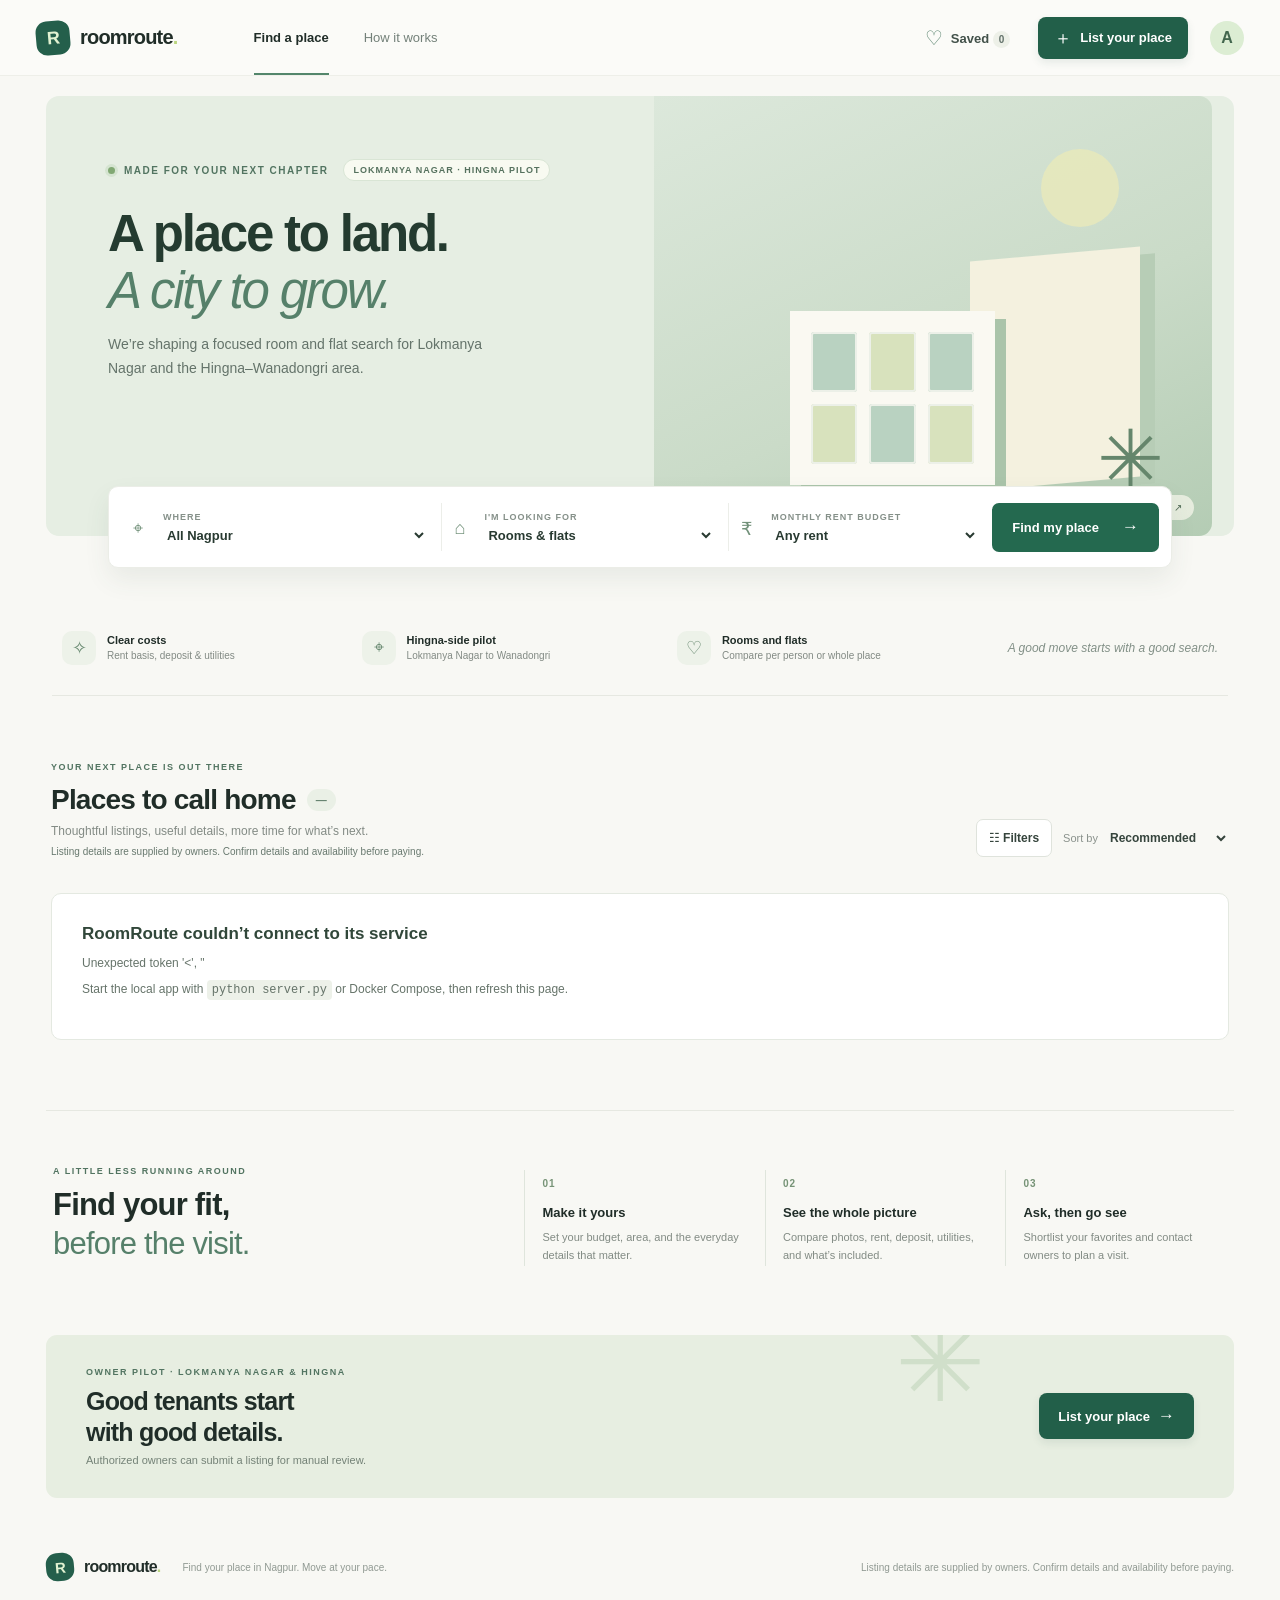
==== commit 62236ad6: "Improve RoomRoute pilot listing details" ====
--- a/index.html
+++ b/index.html
@@ -4,12 +4,12 @@
     <meta charset="UTF-8" />
     <meta name="viewport" content="width=device-width, initial-scale=1.0" />
     <meta name="theme-color" content="#f6f7f2" />
-    <meta name="description" content="Compare example rooms and flats in Nagpur by budget, area, utilities, and furnishing." />
+    <meta name="description" content="Explore rooms and flats around Lokmanya Nagar, Digdoh, Wanadongri, and Hingna Road. Compare rent basis, deposit, utilities, and furnishing." />
     <title>RoomRoute — Find your place in Nagpur</title>
     <link rel="preconnect" href="https://fonts.googleapis.com" />
     <link rel="preconnect" href="https://fonts.gstatic.com" crossorigin />
     <link href="https://fonts.googleapis.com/css2?family=DM+Sans:wght@400;500;600;700&family=Manrope:wght@500;600;700;800&display=swap" rel="stylesheet" />
-    <link rel="stylesheet" href="styles.css?v=20261017c" />
+    <link rel="stylesheet" href="styles.css?v=20261024b" />
   </head>
   <body>
     <header class="topbar">
@@ -20,22 +20,22 @@
     </header>
     <main>
       <section class="hero" id="homes">
-        <div class="hero-copy"><div class="eyebrow"><span class="live-dot"></span> MADE FOR YOUR NEXT CHAPTER <span class="city-pill">NAGPUR, MH</span></div><h1>A place to land.<br /><em>A city to grow.</em></h1><p>Find a room or flat that fits your life, your plans, and your budget — without visiting every door.</p></div>
+        <div class="hero-copy"><div class="eyebrow"><span class="live-dot"></span> MADE FOR YOUR NEXT CHAPTER <span class="city-pill">LOKMANYA NAGAR · HINGNA PILOT</span></div><h1>A place to land.<br /><em>A city to grow.</em></h1><p>We’re shaping a focused room and flat search for Lokmanya Nagar and the Hingna–Wanadongri area.</p></div>
         <div class="hero-art" aria-hidden="true"><div class="sun"></div><div class="building building-back"></div><div class="building building-front"><i></i><i></i><i></i><i></i><i></i><i></i></div><div class="plant">✳</div><div class="art-label">A better way to find home <span>↗</span></div></div>
-        <div class="search-panel"><label class="search-field location-field"><span class="field-icon">⌖</span><span class="field-label">WHERE</span><select id="areaFilter" aria-label="Choose Nagpur area"><option value="">All Nagpur</option></select></label><label class="search-field"><span class="field-icon">⌂</span><span class="field-label">I'M LOOKING FOR</span><select id="typeFilter" aria-label="Property type"><option value="">Rooms & flats</option><option value="Private room">Private room</option><option value="Shared room">Shared room</option><option value="1 BHK flat">1 BHK flat</option><option value="2 BHK flat">2 BHK flat</option></select></label><label class="search-field budget-field"><span class="field-icon">₹</span><span class="field-label">MONTHLY BUDGET</span><select id="budgetFilter" aria-label="Maximum monthly budget"><option value="">Any budget</option><option value="8000">Up to ₹8,000</option><option value="12000">Up to ₹12,000</option><option value="18000">Up to ₹18,000</option><option value="25000">Up to ₹25,000</option></select></label><button class="search-button" id="searchButton">Find my place <span>→</span></button></div>
+        <div class="search-panel"><label class="search-field location-field"><span class="field-icon">⌖</span><span class="field-label">WHERE</span><select id="areaFilter" aria-label="Choose Nagpur area"><option value="">All Nagpur</option></select></label><label class="search-field"><span class="field-icon">⌂</span><span class="field-label">I'M LOOKING FOR</span><select id="typeFilter" aria-label="Property type"><option value="">Rooms & flats</option><option value="Private room">Private room</option><option value="Shared room">Shared room</option><option value="1 BHK flat">1 BHK flat</option><option value="2 BHK flat">2 BHK flat</option></select></label><label class="search-field budget-field"><span class="field-icon">₹</span><span class="field-label">MONTHLY RENT BUDGET</span><select id="budgetFilter" aria-label="Maximum monthly rent"><option value="">Any rent</option><option value="8000">Up to ₹8,000</option><option value="12000">Up to ₹12,000</option><option value="18000">Up to ₹18,000</option><option value="25000">Up to ₹25,000</option></select></label><button class="search-button" id="searchButton">Find my place <span>→</span></button></div>
       </section>
-      <section class="trust-strip"><div><span class="trust-icon">✧</span><span><b>Clear costs</b><small>Rent, deposit & utilities upfront</small></span></div><div><span class="trust-icon">⌖</span><span><b>Nagpur local</b><small>Neighborhoods near work & campus</small></span></div><div><span class="trust-icon">♡</span><span><b>Made for real life</b><small>Rooms and whole flats, together</small></span></div><div class="trust-note">A good move starts with a good search.</div></section>
+      <section class="trust-strip"><div><span class="trust-icon">✧</span><span><b>Clear costs</b><small>Rent basis, deposit & utilities</small></span></div><div><span class="trust-icon">⌖</span><span><b>Hingna-side pilot</b><small>Lokmanya Nagar to Wanadongri</small></span></div><div><span class="trust-icon">♡</span><span><b>Rooms and flats</b><small>Compare per person or whole place</small></span></div><div class="trust-note">A good move starts with a good search.</div></section>
       <section class="listing-section" id="listingSection"><div class="section-heading"><div><div class="eyebrow small-eyebrow">YOUR NEXT PLACE IS OUT THERE</div><h2 id="resultsTitle">Places to call home <span class="count-pill" id="resultCount">50</span></h2><p>Thoughtful listings, useful details, more time for what’s next.</p><p class="preview-label" id="inventoryNotice">Listing details are supplied by owners. Confirm details and availability before paying.</p></div><div class="sort-wrap"><button class="filter-button" id="filterToggle">☷ <span>Filters</span><b id="filterBadge" hidden>0</b></button><label class="sort-select">Sort by <select id="sortFilter"><option value="recommended">Recommended</option><option value="rent-low">Rent: low to high</option><option value="rent-high">Rent: high to low</option><option value="newest">Recently added</option></select></label></div></div>
         <div class="filter-drawer" id="filterDrawer" hidden><label>Room setup<select id="setupFilter"><option value="">Any setup</option><option>Private</option><option>Shared</option></select></label><label>Furnishing<select id="furnishFilter"><option value="">Any</option><option>Fully furnished</option><option>Semi furnished</option><option>Unfurnished</option></select></label><label>Parking<select id="parkingFilter"><option value="">Any</option><option value="yes">Parking available</option></select></label><label>Utilities<select id="utilityFilter"><option value="">Any</option><option value="included">Electricity included</option><option value="separate">Separate electricity bill</option></select></label><button id="clearFilters" class="clear-button">Clear all</button></div>
         <div class="active-filters" id="activeFilters"></div><div class="listing-grid" id="listingGrid" aria-live="polite"></div><div class="empty-state" id="emptyState" hidden><span>⌂</span><h3>No places match just yet</h3><p>Try widening your budget or clearing a filter.</p><button class="text-button" id="emptyClear">Clear all filters →</button></div><button class="load-more" id="loadMore">Explore more places <span>↓</span></button>
       </section>
       <section class="how-section" id="how"><div><div class="eyebrow small-eyebrow">A LITTLE LESS RUNNING AROUND</div><h2>Find your fit,<br /><em>before the visit.</em></h2></div><div class="how-steps"><article><span>01</span><h3>Make it yours</h3><p>Set your budget, area, and the everyday details that matter.</p></article><article><span>02</span><h3>See the whole picture</h3><p>Compare photos, rent, deposit, utilities, and what’s included.</p></article><article><span>03</span><h3>Ask, then go see</h3><p>Shortlist your favorites and contact owners to plan a visit.</p></article></div></section>
-      <section class="owner-cta"><div><div class="eyebrow small-eyebrow">A PLACE TO SHARE?</div><h2>Good tenants start<br />with good details.</h2><p>Show what makes your place feel like home.</p></div><button class="owner-button large" id="ownerCta">List your place <span>→</span></button><div class="cta-spark">✳</div></section>
+      <section class="owner-cta"><div><div class="eyebrow small-eyebrow">OWNER PILOT · LOKMANYA NAGAR & HINGNA</div><h2>Good tenants start<br />with good details.</h2><p>Authorized owners can submit a listing for manual review.</p></div><button class="owner-button large" id="ownerCta">List your place <span>→</span></button><div class="cta-spark">✳</div></section>
     </main>
     <footer><a class="brand" href="#"><span class="brand-icon">R</span><span>roomroute<span class="brand-dot">.</span></span></a><span>Find your place in Nagpur. Move at your pace.</span><span class="demo-disclaimer" id="demoDisclaimer">Listing details are supplied by owners. Confirm details and availability before paying.</span></footer>
     <div class="toast" id="toast" role="status" aria-live="polite"></div>
     <div class="modal-backdrop" id="modalBackdrop" hidden><section class="modal" role="dialog" aria-modal="true" aria-labelledby="modalTitle"><button class="modal-close" id="modalClose" aria-label="Close">×</button><div id="modalContent"></div></section></div>
-    <script src="app.js?v=20261017d"></script>
+    <script src="app.js?v=20261024b"></script>
   </body>
 </html>
 
--- a/styles.css
+++ b/styles.css
@@ -8,3 +8,4 @@
 
 
 .photo-placeholder{display:grid;place-items:center;width:100%;height:100%;padding:16px;background:linear-gradient(145deg,#e8eee5,#d7e2d4);color:#526b56;font-size:12px;font-weight:700;text-align:center}.photo-placeholder-large{grid-column:1/-1;min-height:250px;font-size:15px}
+.owner-consent{display:grid!important;grid-template-columns:18px 1fr;align-items:start;gap:9px!important;padding:11px;background:#f5f7f2;border:1px solid #e4e9e0;border-radius:7px;font-size:10px!important;line-height:1.55}.modal #newListingForm .owner-consent input{width:16px;height:16px;margin:1px 0 0;accent-color:#2c694f}.modal #newListingForm .owner-consent span{font-weight:400;color:#596a5e}
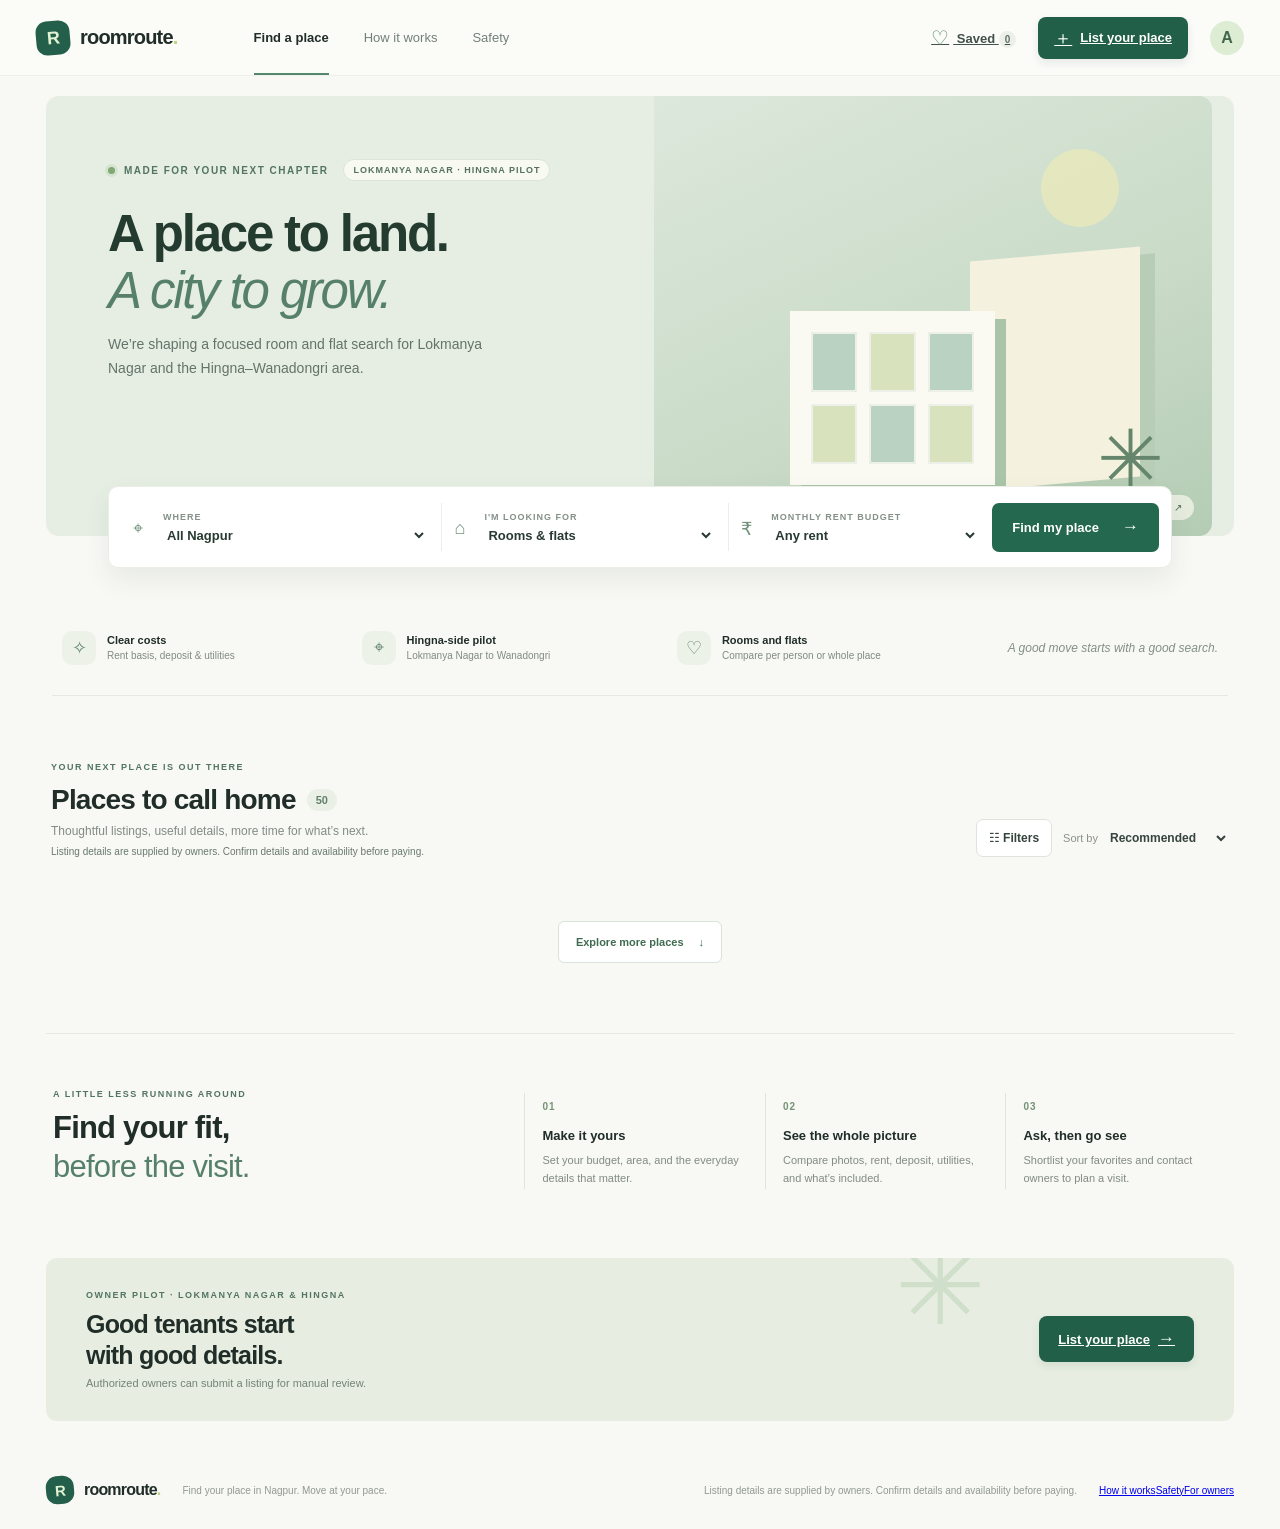
==== commit 0ac47d06: "Build RoomRoute multi-page brand and tighten security" ====
--- a/index.html
+++ b/index.html
@@ -9,13 +9,13 @@
     <link rel="preconnect" href="https://fonts.googleapis.com" />
     <link rel="preconnect" href="https://fonts.gstatic.com" crossorigin />
     <link href="https://fonts.googleapis.com/css2?family=DM+Sans:wght@400;500;600;700&family=Manrope:wght@500;600;700;800&display=swap" rel="stylesheet" />
-    <link rel="stylesheet" href="styles.css?v=20261024b" />
+    <link rel="stylesheet" href="styles.css?v=20261027a" />
   </head>
   <body>
     <header class="topbar">
       <a class="brand" href="#" aria-label="RoomRoute home"><span class="brand-icon">R</span><span>roomroute<span class="brand-dot">.</span></span></a>
-      <nav class="main-nav" aria-label="Main navigation"><a class="nav-link active" href="#homes">Find a place</a><a class="nav-link" href="#how">How it works</a></nav>
-      <div class="top-actions"><button class="saved-link" id="savedToggle"><span>♡</span> Saved <b id="savedCount">0</b></button><button class="owner-button" id="ownerMode"><span class="owner-plus">＋</span> List your place</button><button class="avatar" id="avatarButton" aria-label="Sign in or create an account">A</button></div>
+      <nav class="main-nav" aria-label="Main navigation"><a class="nav-link active" href="/">Find a place</a><a class="nav-link" href="/how-it-works.html">How it works</a><a class="nav-link" href="/safety.html">Safety</a></nav>
+      <div class="top-actions"><a class="saved-link" href="/saved.html"><span>♡</span> Saved <b id="savedCount">0</b></a><a class="owner-button" href="/owners.html"><span class="owner-plus">＋</span> List your place</a><button class="avatar" id="avatarButton" aria-label="Sign in or create an account">A</button></div>
       <button class="mobile-menu" id="mobileMenu" aria-label="Open menu">☰</button>
     </header>
     <main>
@@ -30,12 +30,12 @@
         <div class="active-filters" id="activeFilters"></div><div class="listing-grid" id="listingGrid" aria-live="polite"></div><div class="empty-state" id="emptyState" hidden><span>⌂</span><h3>No places match just yet</h3><p>Try widening your budget or clearing a filter.</p><button class="text-button" id="emptyClear">Clear all filters →</button></div><button class="load-more" id="loadMore">Explore more places <span>↓</span></button>
       </section>
       <section class="how-section" id="how"><div><div class="eyebrow small-eyebrow">A LITTLE LESS RUNNING AROUND</div><h2>Find your fit,<br /><em>before the visit.</em></h2></div><div class="how-steps"><article><span>01</span><h3>Make it yours</h3><p>Set your budget, area, and the everyday details that matter.</p></article><article><span>02</span><h3>See the whole picture</h3><p>Compare photos, rent, deposit, utilities, and what’s included.</p></article><article><span>03</span><h3>Ask, then go see</h3><p>Shortlist your favorites and contact owners to plan a visit.</p></article></div></section>
-      <section class="owner-cta"><div><div class="eyebrow small-eyebrow">OWNER PILOT · LOKMANYA NAGAR & HINGNA</div><h2>Good tenants start<br />with good details.</h2><p>Authorized owners can submit a listing for manual review.</p></div><button class="owner-button large" id="ownerCta">List your place <span>→</span></button><div class="cta-spark">✳</div></section>
+      <section class="owner-cta"><div><div class="eyebrow small-eyebrow">OWNER PILOT · LOKMANYA NAGAR & HINGNA</div><h2>Good tenants start<br />with good details.</h2><p>Authorized owners can submit a listing for manual review.</p></div><a class="owner-button large" href="/owners.html">List your place <span>→</span></a><div class="cta-spark">✳</div></section>
     </main>
-    <footer><a class="brand" href="#"><span class="brand-icon">R</span><span>roomroute<span class="brand-dot">.</span></span></a><span>Find your place in Nagpur. Move at your pace.</span><span class="demo-disclaimer" id="demoDisclaimer">Listing details are supplied by owners. Confirm details and availability before paying.</span></footer>
+    <footer><a class="brand" href="/"><span class="brand-icon">R</span><span>roomroute<span class="brand-dot">.</span></span></a><span>Find your place in Nagpur. Move at your pace.</span><span class="demo-disclaimer" id="demoDisclaimer">Listing details are supplied by owners. Confirm details and availability before paying.</span><nav aria-label="Footer"><a href="/how-it-works.html">How it works</a><a href="/safety.html">Safety</a><a href="/owners.html">For owners</a></nav></footer>
     <div class="toast" id="toast" role="status" aria-live="polite"></div>
     <div class="modal-backdrop" id="modalBackdrop" hidden><section class="modal" role="dialog" aria-modal="true" aria-labelledby="modalTitle"><button class="modal-close" id="modalClose" aria-label="Close">×</button><div id="modalContent"></div></section></div>
-    <script src="app.js?v=20261024b"></script>
+    <script src="app.js?v=20261027a"></script>
   </body>
 </html>
 
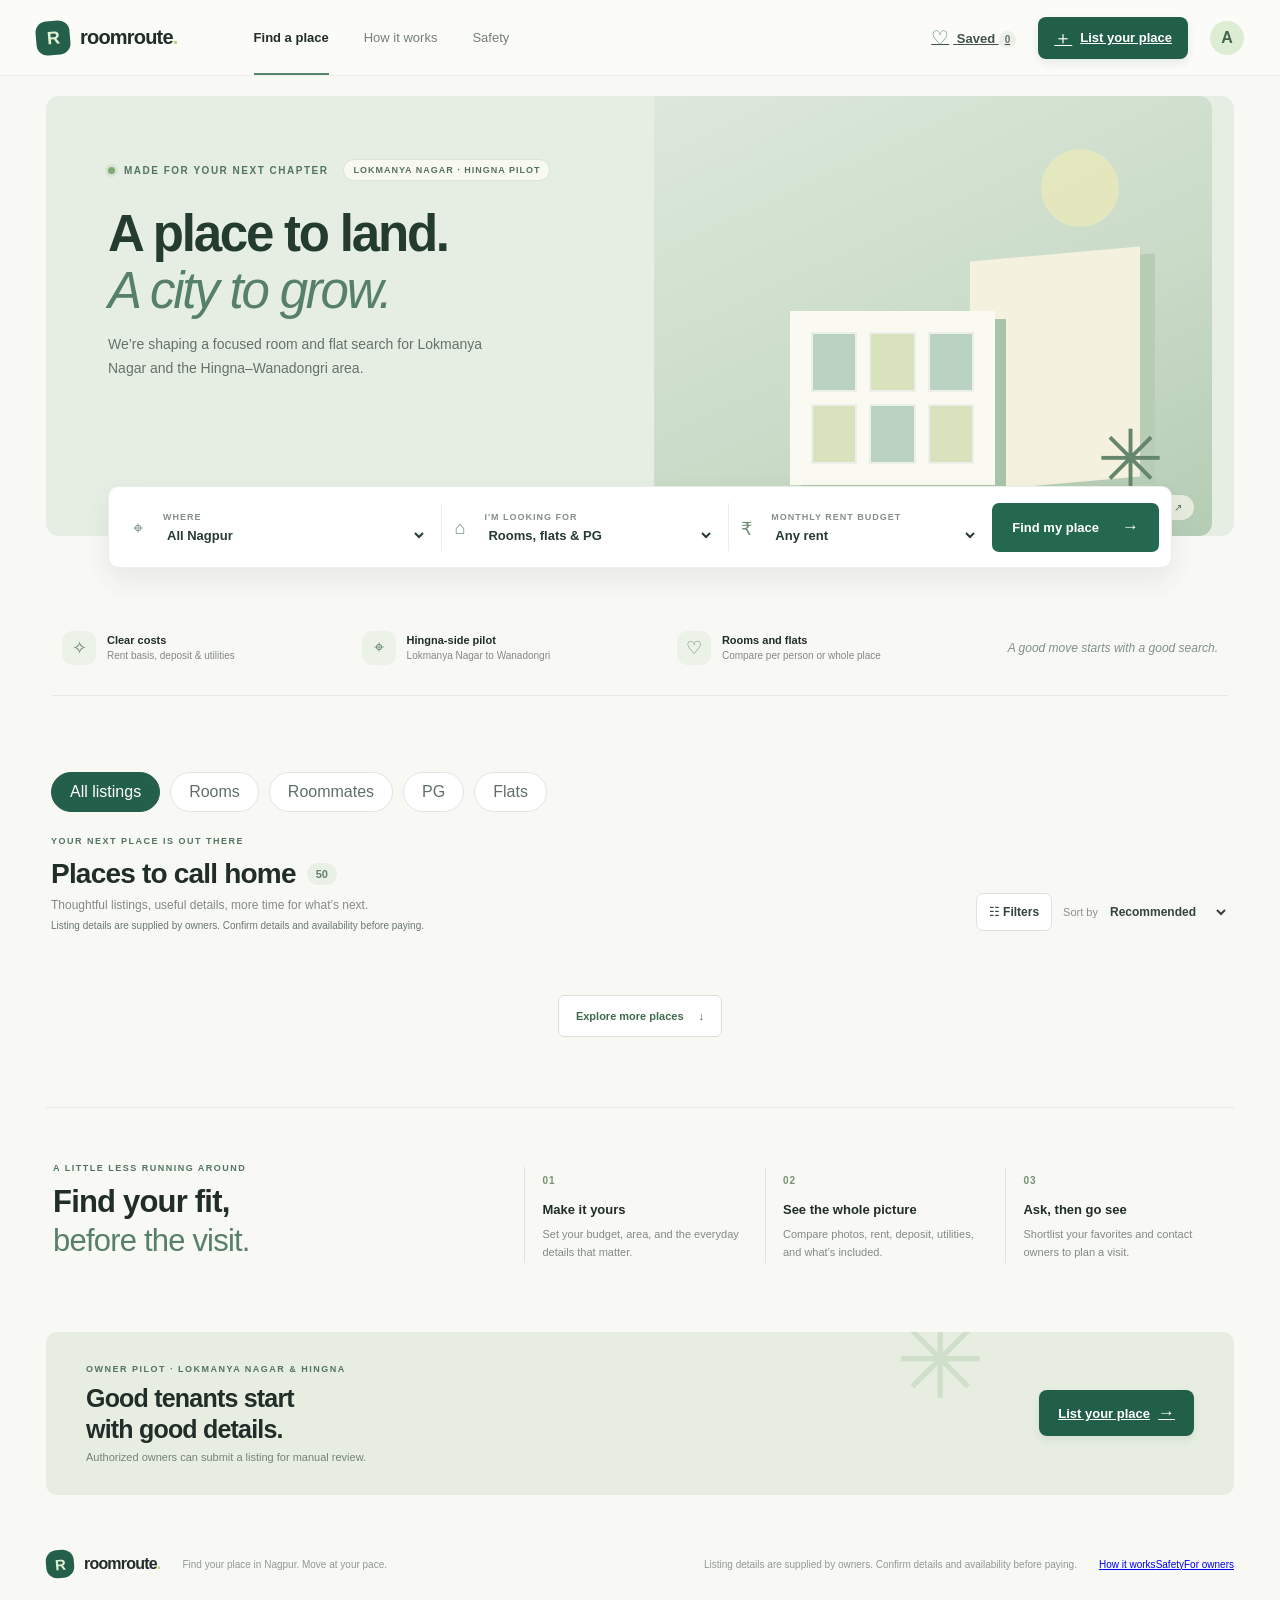
==== commit 966358ea: "Add rental categories and secure owner renter inbox" ====
--- a/index.html
+++ b/index.html
@@ -9,7 +9,7 @@
     <link rel="preconnect" href="https://fonts.googleapis.com" />
     <link rel="preconnect" href="https://fonts.gstatic.com" crossorigin />
     <link href="https://fonts.googleapis.com/css2?family=DM+Sans:wght@400;500;600;700&family=Manrope:wght@500;600;700;800&display=swap" rel="stylesheet" />
-    <link rel="stylesheet" href="styles.css?v=20261027a" />
+    <link rel="stylesheet" href="styles.css?v=20261027b" />
   </head>
   <body>
     <header class="topbar">
@@ -22,11 +22,11 @@
       <section class="hero" id="homes">
         <div class="hero-copy"><div class="eyebrow"><span class="live-dot"></span> MADE FOR YOUR NEXT CHAPTER <span class="city-pill">LOKMANYA NAGAR · HINGNA PILOT</span></div><h1>A place to land.<br /><em>A city to grow.</em></h1><p>We’re shaping a focused room and flat search for Lokmanya Nagar and the Hingna–Wanadongri area.</p></div>
         <div class="hero-art" aria-hidden="true"><div class="sun"></div><div class="building building-back"></div><div class="building building-front"><i></i><i></i><i></i><i></i><i></i><i></i></div><div class="plant">✳</div><div class="art-label">A better way to find home <span>↗</span></div></div>
-        <div class="search-panel"><label class="search-field location-field"><span class="field-icon">⌖</span><span class="field-label">WHERE</span><select id="areaFilter" aria-label="Choose Nagpur area"><option value="">All Nagpur</option></select></label><label class="search-field"><span class="field-icon">⌂</span><span class="field-label">I'M LOOKING FOR</span><select id="typeFilter" aria-label="Property type"><option value="">Rooms & flats</option><option value="Private room">Private room</option><option value="Shared room">Shared room</option><option value="1 BHK flat">1 BHK flat</option><option value="2 BHK flat">2 BHK flat</option></select></label><label class="search-field budget-field"><span class="field-icon">₹</span><span class="field-label">MONTHLY RENT BUDGET</span><select id="budgetFilter" aria-label="Maximum monthly rent"><option value="">Any rent</option><option value="8000">Up to ₹8,000</option><option value="12000">Up to ₹12,000</option><option value="18000">Up to ₹18,000</option><option value="25000">Up to ₹25,000</option></select></label><button class="search-button" id="searchButton">Find my place <span>→</span></button></div>
+        <div class="search-panel"><label class="search-field location-field"><span class="field-icon">⌖</span><span class="field-label">WHERE</span><select id="areaFilter" aria-label="Choose Nagpur area"><option value="">All Nagpur</option></select></label><label class="search-field"><span class="field-icon">⌂</span><span class="field-label">I'M LOOKING FOR</span><select id="typeFilter" aria-label="Property type"><option value="">Rooms, flats & PG</option><option value="Private room">Private room</option><option value="Shared room">Shared room</option><option value="PG accommodation">PG accommodation</option><option value="Roommate wanted">Roommate wanted</option><option value="1 BHK flat">1 BHK flat</option><option value="2 BHK flat">2 BHK flat</option></select></label><label class="search-field budget-field"><span class="field-icon">₹</span><span class="field-label">MONTHLY RENT BUDGET</span><select id="budgetFilter" aria-label="Maximum monthly rent"><option value="">Any rent</option><option value="8000">Up to ₹8,000</option><option value="12000">Up to ₹12,000</option><option value="18000">Up to ₹18,000</option><option value="25000">Up to ₹25,000</option></select></label><button class="search-button" id="searchButton">Find my place <span>→</span></button></div>
       </section>
       <section class="trust-strip"><div><span class="trust-icon">✧</span><span><b>Clear costs</b><small>Rent basis, deposit & utilities</small></span></div><div><span class="trust-icon">⌖</span><span><b>Hingna-side pilot</b><small>Lokmanya Nagar to Wanadongri</small></span></div><div><span class="trust-icon">♡</span><span><b>Rooms and flats</b><small>Compare per person or whole place</small></span></div><div class="trust-note">A good move starts with a good search.</div></section>
-      <section class="listing-section" id="listingSection"><div class="section-heading"><div><div class="eyebrow small-eyebrow">YOUR NEXT PLACE IS OUT THERE</div><h2 id="resultsTitle">Places to call home <span class="count-pill" id="resultCount">50</span></h2><p>Thoughtful listings, useful details, more time for what’s next.</p><p class="preview-label" id="inventoryNotice">Listing details are supplied by owners. Confirm details and availability before paying.</p></div><div class="sort-wrap"><button class="filter-button" id="filterToggle">☷ <span>Filters</span><b id="filterBadge" hidden>0</b></button><label class="sort-select">Sort by <select id="sortFilter"><option value="recommended">Recommended</option><option value="rent-low">Rent: low to high</option><option value="rent-high">Rent: high to low</option><option value="newest">Recently added</option></select></label></div></div>
-        <div class="filter-drawer" id="filterDrawer" hidden><label>Room setup<select id="setupFilter"><option value="">Any setup</option><option>Private</option><option>Shared</option></select></label><label>Furnishing<select id="furnishFilter"><option value="">Any</option><option>Fully furnished</option><option>Semi furnished</option><option>Unfurnished</option></select></label><label>Parking<select id="parkingFilter"><option value="">Any</option><option value="yes">Parking available</option></select></label><label>Utilities<select id="utilityFilter"><option value="">Any</option><option value="included">Electricity included</option><option value="separate">Separate electricity bill</option></select></label><button id="clearFilters" class="clear-button">Clear all</button></div>
+      <section class="listing-section" id="listingSection"><div class="category-tabs" role="tablist" aria-label="Home type"><button class="category-tab active" type="button" data-category="all" role="tab" aria-selected="true">All listings</button><button class="category-tab" type="button" data-category="rooms" role="tab" aria-selected="false">Rooms</button><button class="category-tab" type="button" data-category="roommates" role="tab" aria-selected="false">Roommates</button><button class="category-tab" type="button" data-category="pg" role="tab" aria-selected="false">PG</button><button class="category-tab" type="button" data-category="flats" role="tab" aria-selected="false">Flats</button></div><div class="section-heading"><div><div class="eyebrow small-eyebrow">YOUR NEXT PLACE IS OUT THERE</div><h2 id="resultsTitle">Places to call home <span class="count-pill" id="resultCount">50</span></h2><p>Thoughtful listings, useful details, more time for what’s next.</p><p class="preview-label" id="inventoryNotice">Listing details are supplied by owners. Confirm details and availability before paying.</p></div><div class="sort-wrap"><button class="filter-button" id="filterToggle">☷ <span>Filters</span><b id="filterBadge" hidden>0</b></button><label class="sort-select">Sort by <select id="sortFilter"><option value="recommended">Recommended</option><option value="rent-low">Rent: low to high</option><option value="rent-high">Rent: high to low</option><option value="newest">Recently added</option></select></label></div></div>
+        <div class="filter-drawer" id="filterDrawer" hidden><label>Room setup<select id="setupFilter"><option value="">Any setup</option><option>Private</option><option>Shared</option></select></label><label>Furnishing<select id="furnishFilter"><option value="">Any</option><option>Fully furnished</option><option>Semi furnished</option><option>Unfurnished</option></select></label><label>Household preference<select id="genderFilter"><option value="">Any</option><option value="women">Women</option><option value="men">Men</option></select></label><label>Parking<select id="parkingFilter"><option value="">Any</option><option value="yes">Parking available</option></select></label><label>Utilities<select id="utilityFilter"><option value="">Any</option><option value="included">Electricity included</option><option value="separate">Separate electricity bill</option></select></label><button id="clearFilters" class="clear-button">Clear all</button></div>
         <div class="active-filters" id="activeFilters"></div><div class="listing-grid" id="listingGrid" aria-live="polite"></div><div class="empty-state" id="emptyState" hidden><span>⌂</span><h3>No places match just yet</h3><p>Try widening your budget or clearing a filter.</p><button class="text-button" id="emptyClear">Clear all filters →</button></div><button class="load-more" id="loadMore">Explore more places <span>↓</span></button>
       </section>
       <section class="how-section" id="how"><div><div class="eyebrow small-eyebrow">A LITTLE LESS RUNNING AROUND</div><h2>Find your fit,<br /><em>before the visit.</em></h2></div><div class="how-steps"><article><span>01</span><h3>Make it yours</h3><p>Set your budget, area, and the everyday details that matter.</p></article><article><span>02</span><h3>See the whole picture</h3><p>Compare photos, rent, deposit, utilities, and what’s included.</p></article><article><span>03</span><h3>Ask, then go see</h3><p>Shortlist your favorites and contact owners to plan a visit.</p></article></div></section>
@@ -35,7 +35,7 @@
     <footer><a class="brand" href="/"><span class="brand-icon">R</span><span>roomroute<span class="brand-dot">.</span></span></a><span>Find your place in Nagpur. Move at your pace.</span><span class="demo-disclaimer" id="demoDisclaimer">Listing details are supplied by owners. Confirm details and availability before paying.</span><nav aria-label="Footer"><a href="/how-it-works.html">How it works</a><a href="/safety.html">Safety</a><a href="/owners.html">For owners</a></nav></footer>
     <div class="toast" id="toast" role="status" aria-live="polite"></div>
     <div class="modal-backdrop" id="modalBackdrop" hidden><section class="modal" role="dialog" aria-modal="true" aria-labelledby="modalTitle"><button class="modal-close" id="modalClose" aria-label="Close">×</button><div id="modalContent"></div></section></div>
-    <script src="app.js?v=20261027a"></script>
+    <script src="app.js?v=20261027b"></script>
   </body>
 </html>
 
--- a/styles.css
+++ b/styles.css
@@ -9,3 +9,4 @@
 
 .photo-placeholder{display:grid;place-items:center;width:100%;height:100%;padding:16px;background:linear-gradient(145deg,#e8eee5,#d7e2d4);color:#526b56;font-size:12px;font-weight:700;text-align:center}.photo-placeholder-large{grid-column:1/-1;min-height:250px;font-size:15px}
 .owner-consent{display:grid!important;grid-template-columns:18px 1fr;align-items:start;gap:9px!important;padding:11px;background:#f5f7f2;border:1px solid #e4e9e0;border-radius:7px;font-size:10px!important;line-height:1.55}.modal #newListingForm .owner-consent input{width:16px;height:16px;margin:1px 0 0;accent-color:#2c694f}.modal #newListingForm .owner-consent span{font-weight:400;color:#596a5e}
+.category-tabs{display:flex;gap:10px;margin:10px 0 24px;overflow:auto}.category-tab{border:1px solid #e2e6df;background:#fff;border-radius:20px;padding:10px 18px;color:#607067;white-space:nowrap}.category-tab.active,.category-tab[aria-selected="true"]{background:#245f4b;color:white;border-color:#245f4b}.conversation-list{display:grid;gap:6px;padding:0 22px 22px}.conversation-row{display:flex;align-items:center;gap:12px;width:100%;padding:13px;border:1px solid #e8ebe5;border-radius:12px;background:#fff;text-align:left;color:#27352d}.conversation-row:hover{background:#f3f6f0}.conversation-avatar{width:40px;height:40px;display:grid;place-items:center;flex:none;border-radius:50%;background:#e2eddd;color:#42654d;font-weight:700}.conversation-summary{display:grid;gap:5px;min-width:0;flex:1}.conversation-summary b,.conversation-summary small{overflow:hidden;text-overflow:ellipsis;white-space:nowrap}.conversation-summary small{color:#7a847d}.conversation-unread{padding:4px 8px;background:#dcedd3;border-radius:20px;color:#315c46;font-size:12px}.message-thread{max-height:45vh;min-height:160px;overflow:auto;display:flex;flex-direction:column;gap:10px;padding:18px;background:#f6f7f2}.message-bubble{max-width:82%;padding:10px 13px;border-radius:14px;background:#fff;box-shadow:0 1px 4px #1e34220b}.message-bubble.mine{align-self:flex-end;background:#e1efda}.message-bubble.theirs{align-self:flex-start}.message-bubble p{margin:0;white-space:pre-wrap;overflow-wrap:anywhere;line-height:1.5}.message-bubble small{display:block;margin-top:6px;color:#79837a;font-size:10px}.modal #messageForm{padding:16px 22px 22px}.modal #messageForm textarea{min-height:75px}
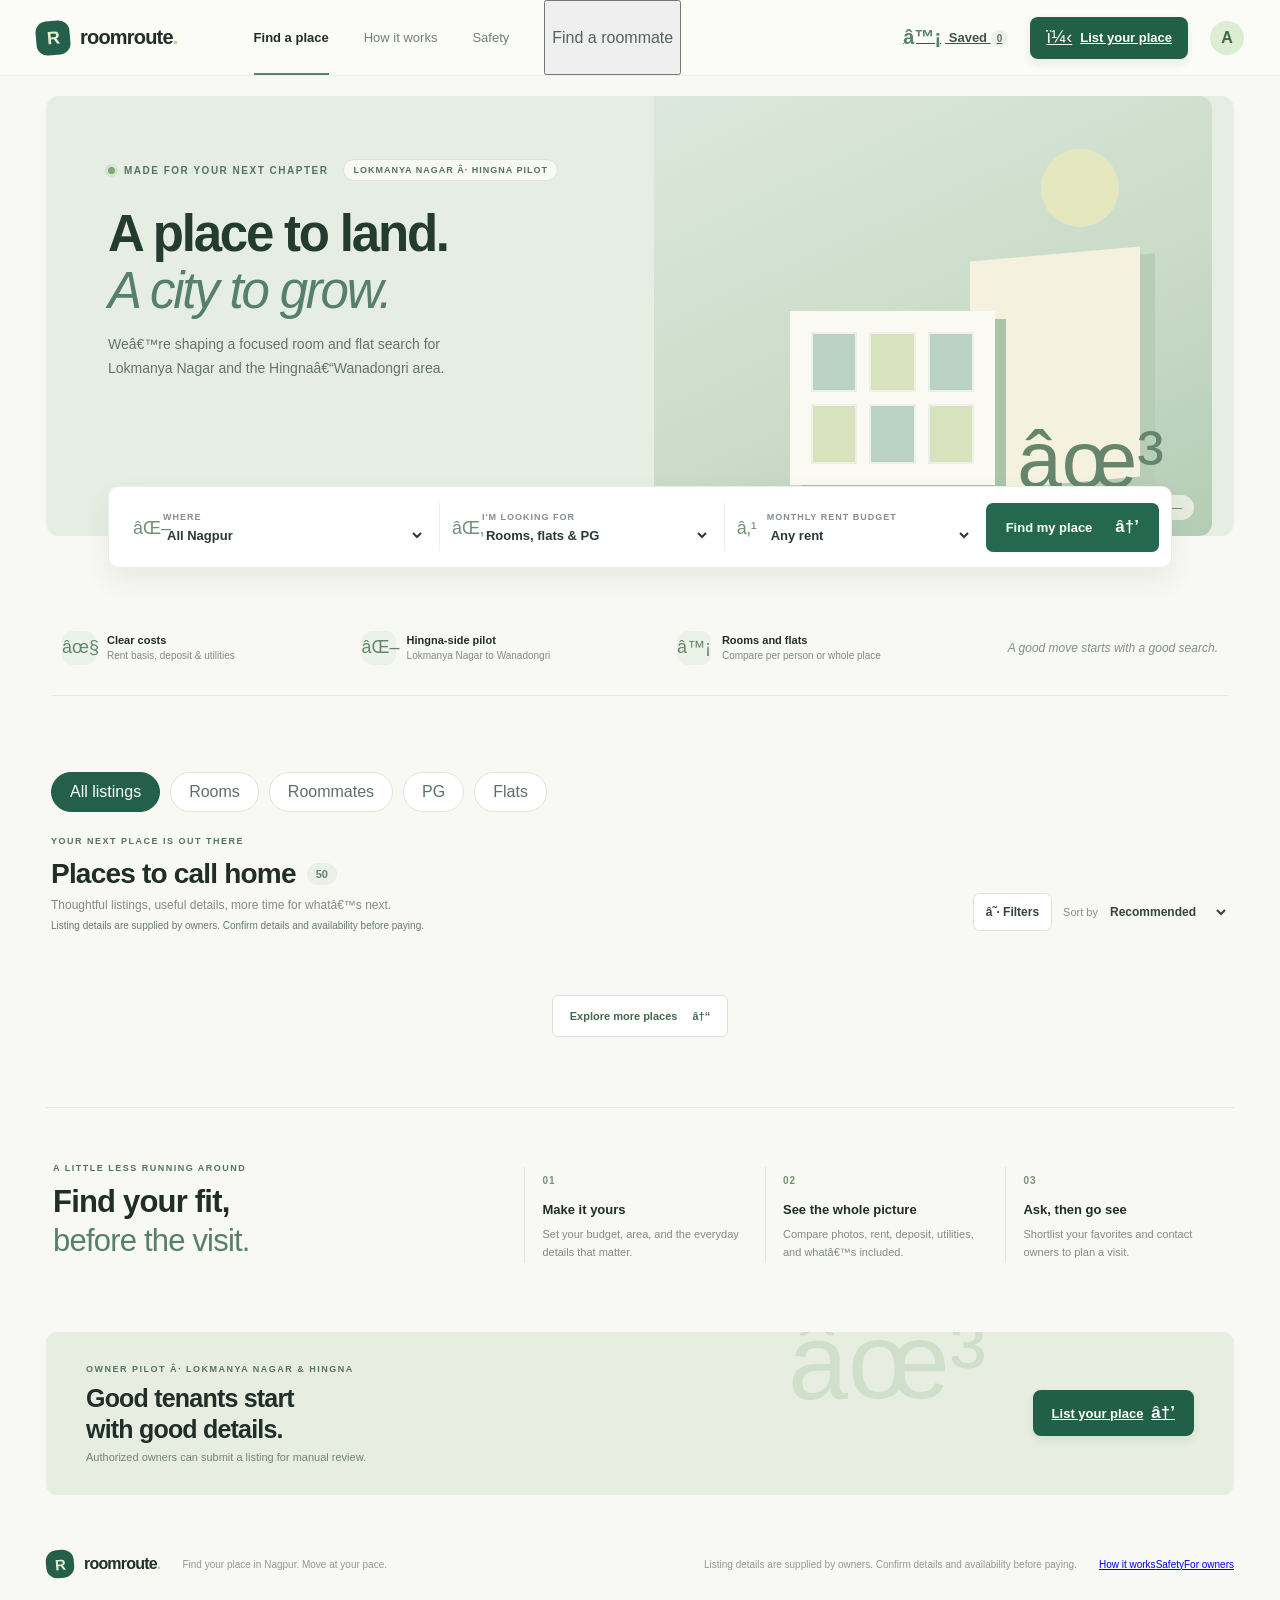
==== commit f01427b0: "Add roommate and shared household features" ====
--- a/index.html
+++ b/index.html
@@ -5,37 +5,37 @@
     <meta name="viewport" content="width=device-width, initial-scale=1.0" />
     <meta name="theme-color" content="#f6f7f2" />
     <meta name="description" content="Explore rooms and flats around Lokmanya Nagar, Digdoh, Wanadongri, and Hingna Road. Compare rent basis, deposit, utilities, and furnishing." />
-    <title>RoomRoute — Find your place in Nagpur</title>
+    <title>RoomRoute â€” Find your place in Nagpur</title>
     <link rel="preconnect" href="https://fonts.googleapis.com" />
     <link rel="preconnect" href="https://fonts.gstatic.com" crossorigin />
     <link href="https://fonts.googleapis.com/css2?family=DM+Sans:wght@400;500;600;700&family=Manrope:wght@500;600;700;800&display=swap" rel="stylesheet" />
-    <link rel="stylesheet" href="styles.css?v=20261027b" />
+    <link rel="stylesheet" href="styles.css?v=20261028a" />
   </head>
   <body>
     <header class="topbar">
       <a class="brand" href="#" aria-label="RoomRoute home"><span class="brand-icon">R</span><span>roomroute<span class="brand-dot">.</span></span></a>
-      <nav class="main-nav" aria-label="Main navigation"><a class="nav-link active" href="/">Find a place</a><a class="nav-link" href="/how-it-works.html">How it works</a><a class="nav-link" href="/safety.html">Safety</a></nav>
-      <div class="top-actions"><a class="saved-link" href="/saved.html"><span>♡</span> Saved <b id="savedCount">0</b></a><a class="owner-button" href="/owners.html"><span class="owner-plus">＋</span> List your place</a><button class="avatar" id="avatarButton" aria-label="Sign in or create an account">A</button></div>
-      <button class="mobile-menu" id="mobileMenu" aria-label="Open menu">☰</button>
+      <nav class="main-nav" aria-label="Main navigation"><a class="nav-link active" href="/">Find a place</a><a class="nav-link" href="/how-it-works.html">How it works</a><a class="nav-link" href="/safety.html">Safety</a><button class="nav-link" id="roommateMode" type="button">Find a roommate</button></nav>
+      <div class="top-actions"><a class="saved-link" href="/saved.html"><span>â™¡</span> Saved <b id="savedCount">0</b></a><a class="owner-button" href="/owners.html"><span class="owner-plus">ï¼‹</span> List your place</a><button class="avatar" id="avatarButton" aria-label="Sign in or create an account">A</button></div>
+      <button class="mobile-menu" id="mobileMenu" aria-label="Open menu">â˜°</button>
     </header>
     <main>
       <section class="hero" id="homes">
-        <div class="hero-copy"><div class="eyebrow"><span class="live-dot"></span> MADE FOR YOUR NEXT CHAPTER <span class="city-pill">LOKMANYA NAGAR · HINGNA PILOT</span></div><h1>A place to land.<br /><em>A city to grow.</em></h1><p>We’re shaping a focused room and flat search for Lokmanya Nagar and the Hingna–Wanadongri area.</p></div>
-        <div class="hero-art" aria-hidden="true"><div class="sun"></div><div class="building building-back"></div><div class="building building-front"><i></i><i></i><i></i><i></i><i></i><i></i></div><div class="plant">✳</div><div class="art-label">A better way to find home <span>↗</span></div></div>
-        <div class="search-panel"><label class="search-field location-field"><span class="field-icon">⌖</span><span class="field-label">WHERE</span><select id="areaFilter" aria-label="Choose Nagpur area"><option value="">All Nagpur</option></select></label><label class="search-field"><span class="field-icon">⌂</span><span class="field-label">I'M LOOKING FOR</span><select id="typeFilter" aria-label="Property type"><option value="">Rooms, flats & PG</option><option value="Private room">Private room</option><option value="Shared room">Shared room</option><option value="PG accommodation">PG accommodation</option><option value="Roommate wanted">Roommate wanted</option><option value="1 BHK flat">1 BHK flat</option><option value="2 BHK flat">2 BHK flat</option></select></label><label class="search-field budget-field"><span class="field-icon">₹</span><span class="field-label">MONTHLY RENT BUDGET</span><select id="budgetFilter" aria-label="Maximum monthly rent"><option value="">Any rent</option><option value="8000">Up to ₹8,000</option><option value="12000">Up to ₹12,000</option><option value="18000">Up to ₹18,000</option><option value="25000">Up to ₹25,000</option></select></label><button class="search-button" id="searchButton">Find my place <span>→</span></button></div>
+        <div class="hero-copy"><div class="eyebrow"><span class="live-dot"></span> MADE FOR YOUR NEXT CHAPTER <span class="city-pill">LOKMANYA NAGAR Â· HINGNA PILOT</span></div><h1>A place to land.<br /><em>A city to grow.</em></h1><p>Weâ€™re shaping a focused room and flat search for Lokmanya Nagar and the Hingnaâ€“Wanadongri area.</p></div>
+        <div class="hero-art" aria-hidden="true"><div class="sun"></div><div class="building building-back"></div><div class="building building-front"><i></i><i></i><i></i><i></i><i></i><i></i></div><div class="plant">âœ³</div><div class="art-label">A better way to find home <span>â†—</span></div></div>
+        <div class="search-panel"><label class="search-field location-field"><span class="field-icon">âŒ–</span><span class="field-label">WHERE</span><select id="areaFilter" aria-label="Choose Nagpur area"><option value="">All Nagpur</option></select></label><label class="search-field"><span class="field-icon">âŒ‚</span><span class="field-label">I'M LOOKING FOR</span><select id="typeFilter" aria-label="Property type"><option value="">Rooms, flats & PG</option><option value="Private room">Private room</option><option value="Shared room">Shared room</option><option value="PG accommodation">PG accommodation</option><option value="Roommate wanted">Roommate wanted</option><option value="1 BHK flat">1 BHK flat</option><option value="2 BHK flat">2 BHK flat</option></select></label><label class="search-field budget-field"><span class="field-icon">â‚¹</span><span class="field-label">MONTHLY RENT BUDGET</span><select id="budgetFilter" aria-label="Maximum monthly rent"><option value="">Any rent</option><option value="8000">Up to â‚¹8,000</option><option value="12000">Up to â‚¹12,000</option><option value="18000">Up to â‚¹18,000</option><option value="25000">Up to â‚¹25,000</option></select></label><button class="search-button" id="searchButton">Find my place <span>â†’</span></button></div>
       </section>
-      <section class="trust-strip"><div><span class="trust-icon">✧</span><span><b>Clear costs</b><small>Rent basis, deposit & utilities</small></span></div><div><span class="trust-icon">⌖</span><span><b>Hingna-side pilot</b><small>Lokmanya Nagar to Wanadongri</small></span></div><div><span class="trust-icon">♡</span><span><b>Rooms and flats</b><small>Compare per person or whole place</small></span></div><div class="trust-note">A good move starts with a good search.</div></section>
-      <section class="listing-section" id="listingSection"><div class="category-tabs" role="tablist" aria-label="Home type"><button class="category-tab active" type="button" data-category="all" role="tab" aria-selected="true">All listings</button><button class="category-tab" type="button" data-category="rooms" role="tab" aria-selected="false">Rooms</button><button class="category-tab" type="button" data-category="roommates" role="tab" aria-selected="false">Roommates</button><button class="category-tab" type="button" data-category="pg" role="tab" aria-selected="false">PG</button><button class="category-tab" type="button" data-category="flats" role="tab" aria-selected="false">Flats</button></div><div class="section-heading"><div><div class="eyebrow small-eyebrow">YOUR NEXT PLACE IS OUT THERE</div><h2 id="resultsTitle">Places to call home <span class="count-pill" id="resultCount">50</span></h2><p>Thoughtful listings, useful details, more time for what’s next.</p><p class="preview-label" id="inventoryNotice">Listing details are supplied by owners. Confirm details and availability before paying.</p></div><div class="sort-wrap"><button class="filter-button" id="filterToggle">☷ <span>Filters</span><b id="filterBadge" hidden>0</b></button><label class="sort-select">Sort by <select id="sortFilter"><option value="recommended">Recommended</option><option value="rent-low">Rent: low to high</option><option value="rent-high">Rent: high to low</option><option value="newest">Recently added</option></select></label></div></div>
-        <div class="filter-drawer" id="filterDrawer" hidden><label>Room setup<select id="setupFilter"><option value="">Any setup</option><option>Private</option><option>Shared</option></select></label><label>Furnishing<select id="furnishFilter"><option value="">Any</option><option>Fully furnished</option><option>Semi furnished</option><option>Unfurnished</option></select></label><label>Household preference<select id="genderFilter"><option value="">Any</option><option value="women">Women</option><option value="men">Men</option></select></label><label>Parking<select id="parkingFilter"><option value="">Any</option><option value="yes">Parking available</option></select></label><label>Utilities<select id="utilityFilter"><option value="">Any</option><option value="included">Electricity included</option><option value="separate">Separate electricity bill</option></select></label><button id="clearFilters" class="clear-button">Clear all</button></div>
-        <div class="active-filters" id="activeFilters"></div><div class="listing-grid" id="listingGrid" aria-live="polite"></div><div class="empty-state" id="emptyState" hidden><span>⌂</span><h3>No places match just yet</h3><p>Try widening your budget or clearing a filter.</p><button class="text-button" id="emptyClear">Clear all filters →</button></div><button class="load-more" id="loadMore">Explore more places <span>↓</span></button>
+      <section class="trust-strip"><div><span class="trust-icon">âœ§</span><span><b>Clear costs</b><small>Rent basis, deposit & utilities</small></span></div><div><span class="trust-icon">âŒ–</span><span><b>Hingna-side pilot</b><small>Lokmanya Nagar to Wanadongri</small></span></div><div><span class="trust-icon">â™¡</span><span><b>Rooms and flats</b><small>Compare per person or whole place</small></span></div><div class="trust-note">A good move starts with a good search.</div></section>
+      <section class="listing-section" id="listingSection"><div class="category-tabs" role="tablist" aria-label="Home type"><button class="category-tab active" type="button" data-category="all" role="tab" aria-selected="true">All listings</button><button class="category-tab" type="button" data-category="rooms" role="tab" aria-selected="false">Rooms</button><button class="category-tab" type="button" data-category="roommates" role="tab" aria-selected="false">Roommates</button><button class="category-tab" type="button" data-category="pg" role="tab" aria-selected="false">PG</button><button class="category-tab" type="button" data-category="flats" role="tab" aria-selected="false">Flats</button></div><div class="section-heading"><div><div class="eyebrow small-eyebrow">YOUR NEXT PLACE IS OUT THERE</div><h2 id="resultsTitle">Places to call home <span class="count-pill" id="resultCount">50</span></h2><p>Thoughtful listings, useful details, more time for whatâ€™s next.</p><p class="preview-label" id="inventoryNotice">Listing details are supplied by owners. Confirm details and availability before paying.</p></div><div class="sort-wrap"><button class="filter-button" id="filterToggle">â˜· <span>Filters</span><b id="filterBadge" hidden>0</b></button><label class="sort-select">Sort by <select id="sortFilter"><option value="recommended">Recommended</option><option value="rent-low">Rent: low to high</option><option value="rent-high">Rent: high to low</option><option value="newest">Recently added</option></select></label></div></div>
+        <div class="filter-drawer" id="filterDrawer" hidden><label>Room setup<select id="setupFilter"><option value="">Any setup</option><option>Private</option><option>Shared</option></select></label><label>Furnishing<select id="furnishFilter"><option value="">Any</option><option>Fully furnished</option><option>Semi furnished</option><option>Unfurnished</option></select></label><label>Household preference<select id="genderFilter"><option value="">Any</option><option value="women">Women</option><option value="men">Men</option></select></label><label>Step-free access<select id="accessibleFilter"><option value="">Any</option><option value="yes">Accessible</option></select></label><label>Pets<select id="petsFilter"><option value="">Any</option><option value="yes">Pet friendly</option></select></label><label>Students<select id="studentsFilter"><option value="">Any</option><option value="yes">Student eligible</option></select></label><label>Laundry<select id="laundryFilter"><option value="">Any</option><option value="yes">Laundry available</option></select></label><label>Air conditioning<select id="acFilter"><option value="">Any</option><option value="yes">Air conditioning</option></select></label><label>Parking<select id="parkingFilter"><option value="">Any</option><option value="yes">Parking available</option></select></label><label>Utilities<select id="utilityFilter"><option value="">Any</option><option value="included">Electricity included</option><option value="separate">Separate electricity bill</option></select></label><button id="clearFilters" class="clear-button">Clear all</button></div>
+        <div class="active-filters" id="activeFilters"></div><div class="listing-grid" id="listingGrid" aria-live="polite"></div><div class="empty-state" id="emptyState" hidden><span>âŒ‚</span><h3>No places match just yet</h3><p>Try widening your budget or clearing a filter.</p><button class="text-button" id="emptyClear">Clear all filters â†’</button></div><button class="load-more" id="loadMore">Explore more places <span>â†“</span></button>
       </section>
-      <section class="how-section" id="how"><div><div class="eyebrow small-eyebrow">A LITTLE LESS RUNNING AROUND</div><h2>Find your fit,<br /><em>before the visit.</em></h2></div><div class="how-steps"><article><span>01</span><h3>Make it yours</h3><p>Set your budget, area, and the everyday details that matter.</p></article><article><span>02</span><h3>See the whole picture</h3><p>Compare photos, rent, deposit, utilities, and what’s included.</p></article><article><span>03</span><h3>Ask, then go see</h3><p>Shortlist your favorites and contact owners to plan a visit.</p></article></div></section>
-      <section class="owner-cta"><div><div class="eyebrow small-eyebrow">OWNER PILOT · LOKMANYA NAGAR & HINGNA</div><h2>Good tenants start<br />with good details.</h2><p>Authorized owners can submit a listing for manual review.</p></div><a class="owner-button large" href="/owners.html">List your place <span>→</span></a><div class="cta-spark">✳</div></section>
+      <section class="how-section" id="how"><div><div class="eyebrow small-eyebrow">A LITTLE LESS RUNNING AROUND</div><h2>Find your fit,<br /><em>before the visit.</em></h2></div><div class="how-steps"><article><span>01</span><h3>Make it yours</h3><p>Set your budget, area, and the everyday details that matter.</p></article><article><span>02</span><h3>See the whole picture</h3><p>Compare photos, rent, deposit, utilities, and whatâ€™s included.</p></article><article><span>03</span><h3>Ask, then go see</h3><p>Shortlist your favorites and contact owners to plan a visit.</p></article></div></section>
+      <section class="owner-cta"><div><div class="eyebrow small-eyebrow">OWNER PILOT Â· LOKMANYA NAGAR & HINGNA</div><h2>Good tenants start<br />with good details.</h2><p>Authorized owners can submit a listing for manual review.</p></div><a class="owner-button large" href="/owners.html">List your place <span>â†’</span></a><div class="cta-spark">âœ³</div></section>
     </main>
     <footer><a class="brand" href="/"><span class="brand-icon">R</span><span>roomroute<span class="brand-dot">.</span></span></a><span>Find your place in Nagpur. Move at your pace.</span><span class="demo-disclaimer" id="demoDisclaimer">Listing details are supplied by owners. Confirm details and availability before paying.</span><nav aria-label="Footer"><a href="/how-it-works.html">How it works</a><a href="/safety.html">Safety</a><a href="/owners.html">For owners</a></nav></footer>
     <div class="toast" id="toast" role="status" aria-live="polite"></div>
-    <div class="modal-backdrop" id="modalBackdrop" hidden><section class="modal" role="dialog" aria-modal="true" aria-labelledby="modalTitle"><button class="modal-close" id="modalClose" aria-label="Close">×</button><div id="modalContent"></div></section></div>
-    <script src="app.js?v=20261027b"></script>
+    <div class="modal-backdrop" id="modalBackdrop" hidden><section class="modal" role="dialog" aria-modal="true" aria-labelledby="modalTitle"><button class="modal-close" id="modalClose" aria-label="Close">Ã—</button><div id="modalContent"></div></section></div>
+    <script src="app.js?v=20261028a"></script>
   </body>
 </html>
-
+
--- a/styles.css
+++ b/styles.css
@@ -9,4 +9,5 @@
 
 .photo-placeholder{display:grid;place-items:center;width:100%;height:100%;padding:16px;background:linear-gradient(145deg,#e8eee5,#d7e2d4);color:#526b56;font-size:12px;font-weight:700;text-align:center}.photo-placeholder-large{grid-column:1/-1;min-height:250px;font-size:15px}
 .owner-consent{display:grid!important;grid-template-columns:18px 1fr;align-items:start;gap:9px!important;padding:11px;background:#f5f7f2;border:1px solid #e4e9e0;border-radius:7px;font-size:10px!important;line-height:1.55}.modal #newListingForm .owner-consent input{width:16px;height:16px;margin:1px 0 0;accent-color:#2c694f}.modal #newListingForm .owner-consent span{font-weight:400;color:#596a5e}
-.category-tabs{display:flex;gap:10px;margin:10px 0 24px;overflow:auto}.category-tab{border:1px solid #e2e6df;background:#fff;border-radius:20px;padding:10px 18px;color:#607067;white-space:nowrap}.category-tab.active,.category-tab[aria-selected="true"]{background:#245f4b;color:white;border-color:#245f4b}.conversation-list{display:grid;gap:6px;padding:0 22px 22px}.conversation-row{display:flex;align-items:center;gap:12px;width:100%;padding:13px;border:1px solid #e8ebe5;border-radius:12px;background:#fff;text-align:left;color:#27352d}.conversation-row:hover{background:#f3f6f0}.conversation-avatar{width:40px;height:40px;display:grid;place-items:center;flex:none;border-radius:50%;background:#e2eddd;color:#42654d;font-weight:700}.conversation-summary{display:grid;gap:5px;min-width:0;flex:1}.conversation-summary b,.conversation-summary small{overflow:hidden;text-overflow:ellipsis;white-space:nowrap}.conversation-summary small{color:#7a847d}.conversation-unread{padding:4px 8px;background:#dcedd3;border-radius:20px;color:#315c46;font-size:12px}.message-thread{max-height:45vh;min-height:160px;overflow:auto;display:flex;flex-direction:column;gap:10px;padding:18px;background:#f6f7f2}.message-bubble{max-width:82%;padding:10px 13px;border-radius:14px;background:#fff;box-shadow:0 1px 4px #1e34220b}.message-bubble.mine{align-self:flex-end;background:#e1efda}.message-bubble.theirs{align-self:flex-start}.message-bubble p{margin:0;white-space:pre-wrap;overflow-wrap:anywhere;line-height:1.5}.message-bubble small{display:block;margin-top:6px;color:#79837a;font-size:10px}.modal #messageForm{padding:16px 22px 22px}.modal #messageForm textarea{min-height:75px}+.category-tabs{display:flex;gap:10px;margin:10px 0 24px;overflow:auto}.category-tab{border:1px solid #e2e6df;background:#fff;border-radius:20px;padding:10px 18px;color:#607067;white-space:nowrap}.category-tab.active,.category-tab[aria-selected="true"]{background:#245f4b;color:white;border-color:#245f4b}.conversation-list{display:grid;gap:6px;padding:0 22px 22px}.conversation-row{display:flex;align-items:center;gap:12px;width:100%;padding:13px;border:1px solid #e8ebe5;border-radius:12px;background:#fff;text-align:left;color:#27352d}.conversation-row:hover{background:#f3f6f0}.conversation-avatar{width:40px;height:40px;display:grid;place-items:center;flex:none;border-radius:50%;background:#e2eddd;color:#42654d;font-weight:700}.conversation-summary{display:grid;gap:5px;min-width:0;flex:1}.conversation-summary b,.conversation-summary small{overflow:hidden;text-overflow:ellipsis;white-space:nowrap}.conversation-summary small{color:#7a847d}.conversation-unread{padding:4px 8px;background:#dcedd3;border-radius:20px;color:#315c46;font-size:12px}.message-thread{max-height:45vh;min-height:160px;overflow:auto;display:flex;flex-direction:column;gap:10px;padding:18px;background:#f6f7f2}.message-bubble{max-width:82%;padding:10px 13px;border-radius:14px;background:#fff;box-shadow:0 1px 4px #1e34220b}.message-bubble.mine{align-self:flex-end;background:#e1efda}.message-bubble.theirs{align-self:flex-start}.message-bubble p{margin:0;white-space:pre-wrap;overflow-wrap:anywhere;line-height:1.5}.message-bubble small{display:block;margin-top:6px;color:#79837a;font-size:10px}.modal #messageForm{padding:16px 22px 22px}.modal #messageForm textarea{min-height:75px}
+.amenity-options{border:1px solid #e4e8e0;border-radius:12px;padding:12px 14px;display:grid;grid-template-columns:repeat(auto-fit,minmax(155px,1fr));gap:8px}.amenity-options legend{padding:0 6px;font-weight:700;color:#45634f}.amenity-options label{display:flex;align-items:center;gap:8px;font-weight:500}.amenity-options input,.inquiry-form input[type=checkbox]{width:auto;accent-color:#245f4b}.detail-gallery:has(img:nth-child(3)){grid-template-columns:repeat(3,minmax(0,1fr))}.detail-gallery img{width:100%;height:100%;max-height:360px;object-fit:cover}.main-nav button.nav-link{font:inherit;cursor:pointer;color:#54645a}.main-nav button.nav-link:hover{color:#245f4b}.filter-drawer{grid-template-columns:repeat(auto-fit,minmax(155px,1fr))}.owner-household-actions{display:flex;gap:8px;flex-wrap:wrap}
